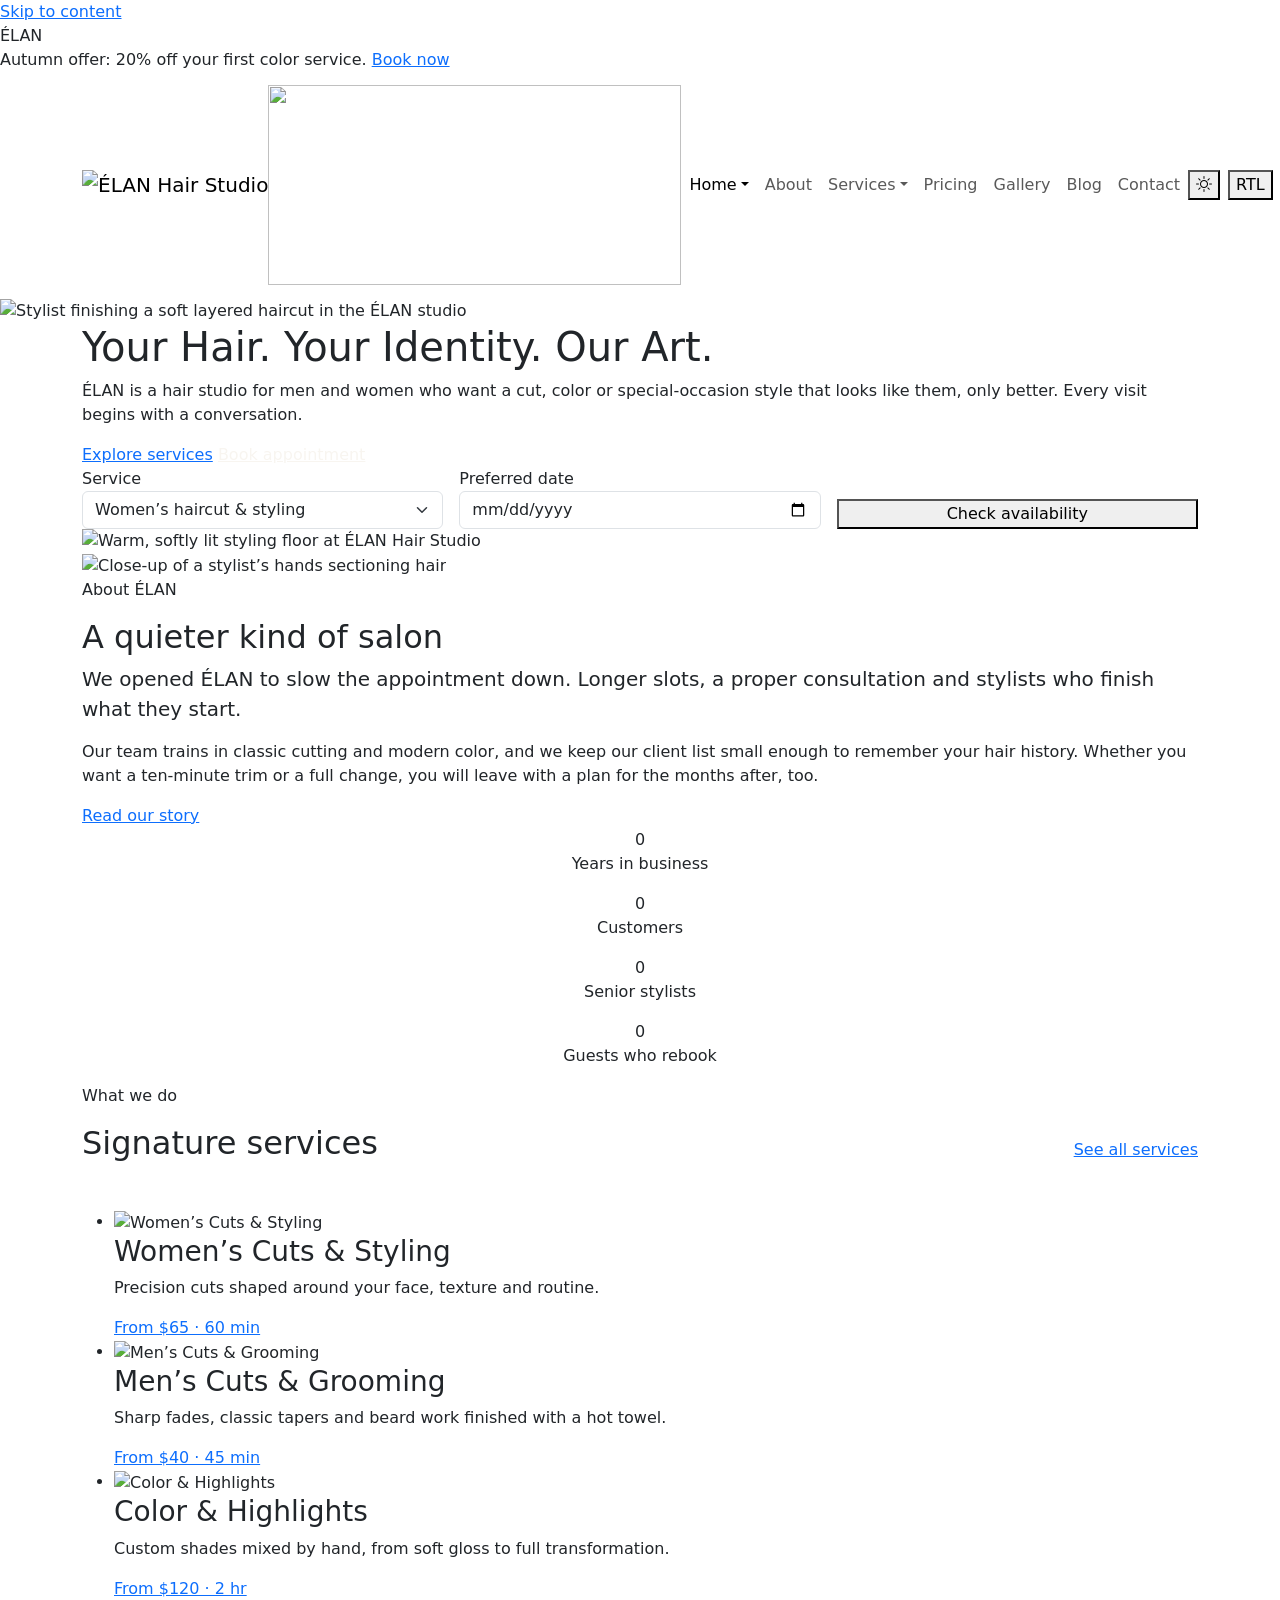
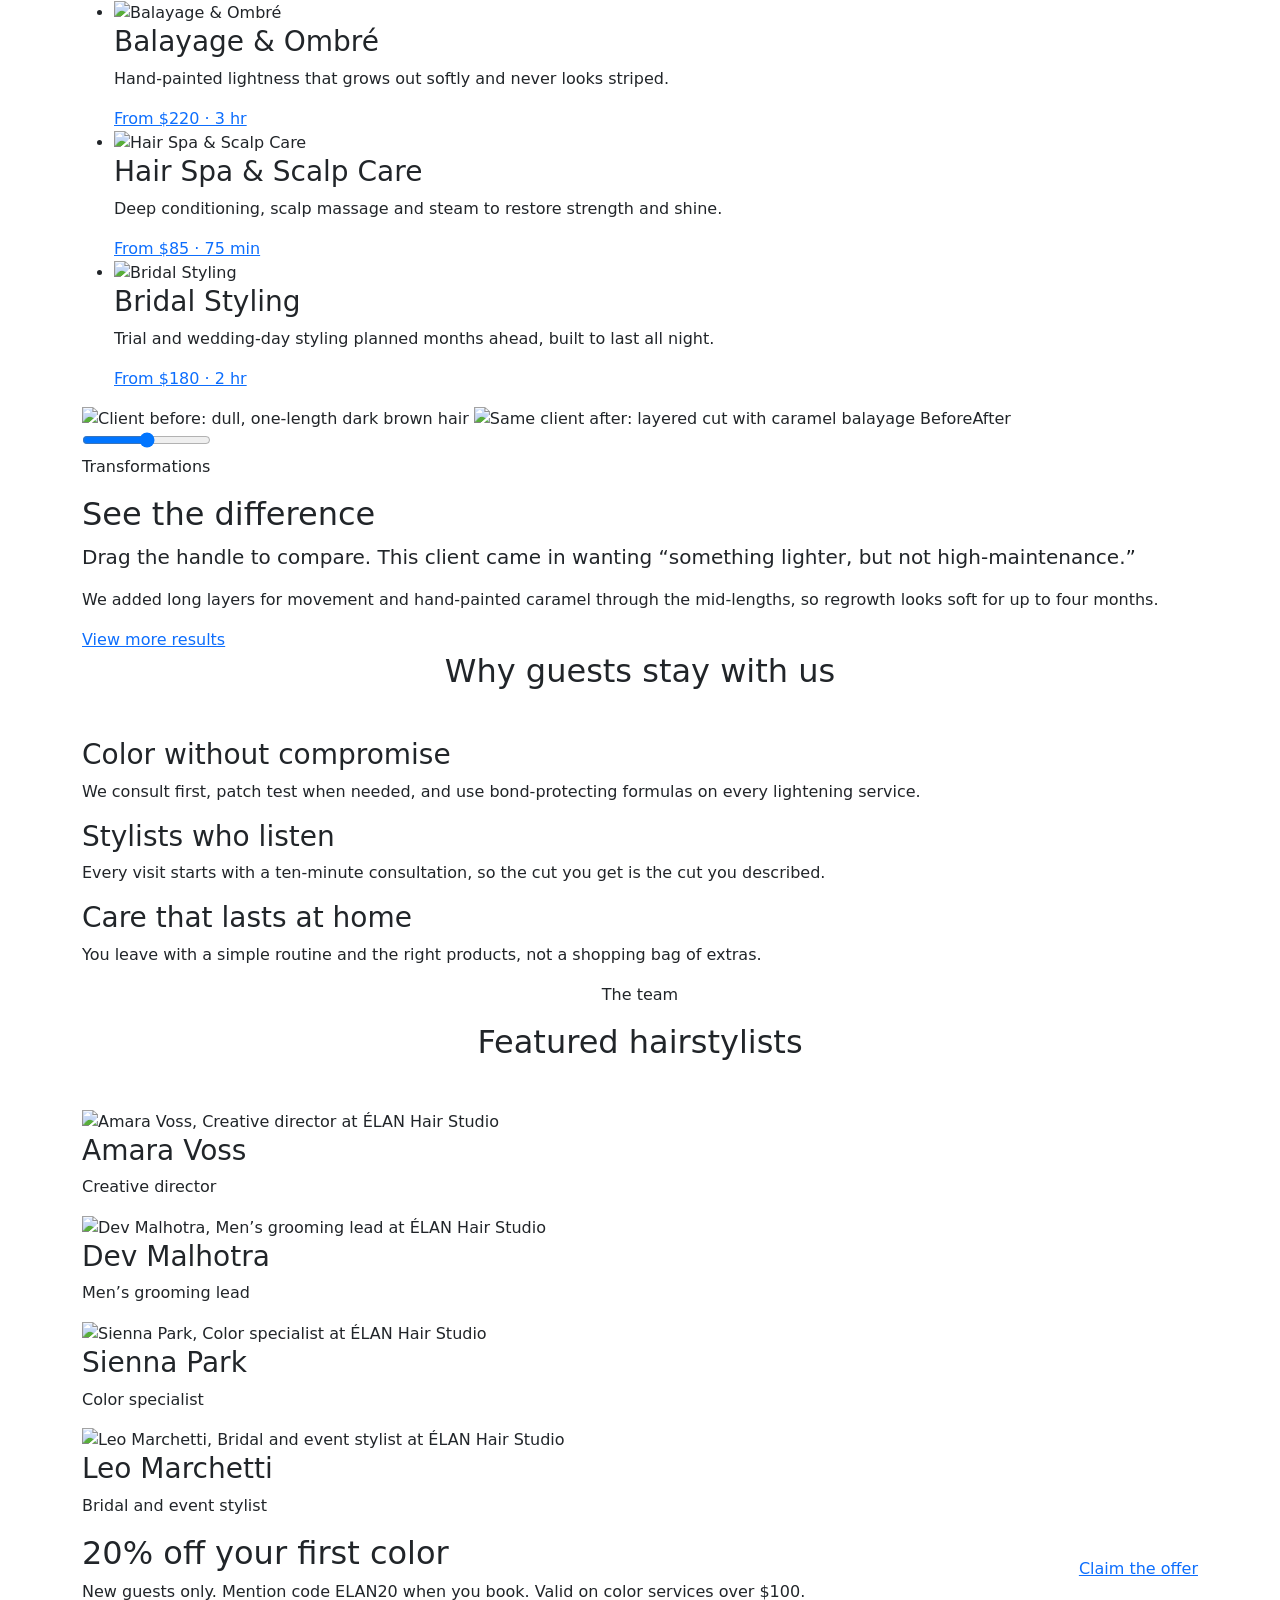
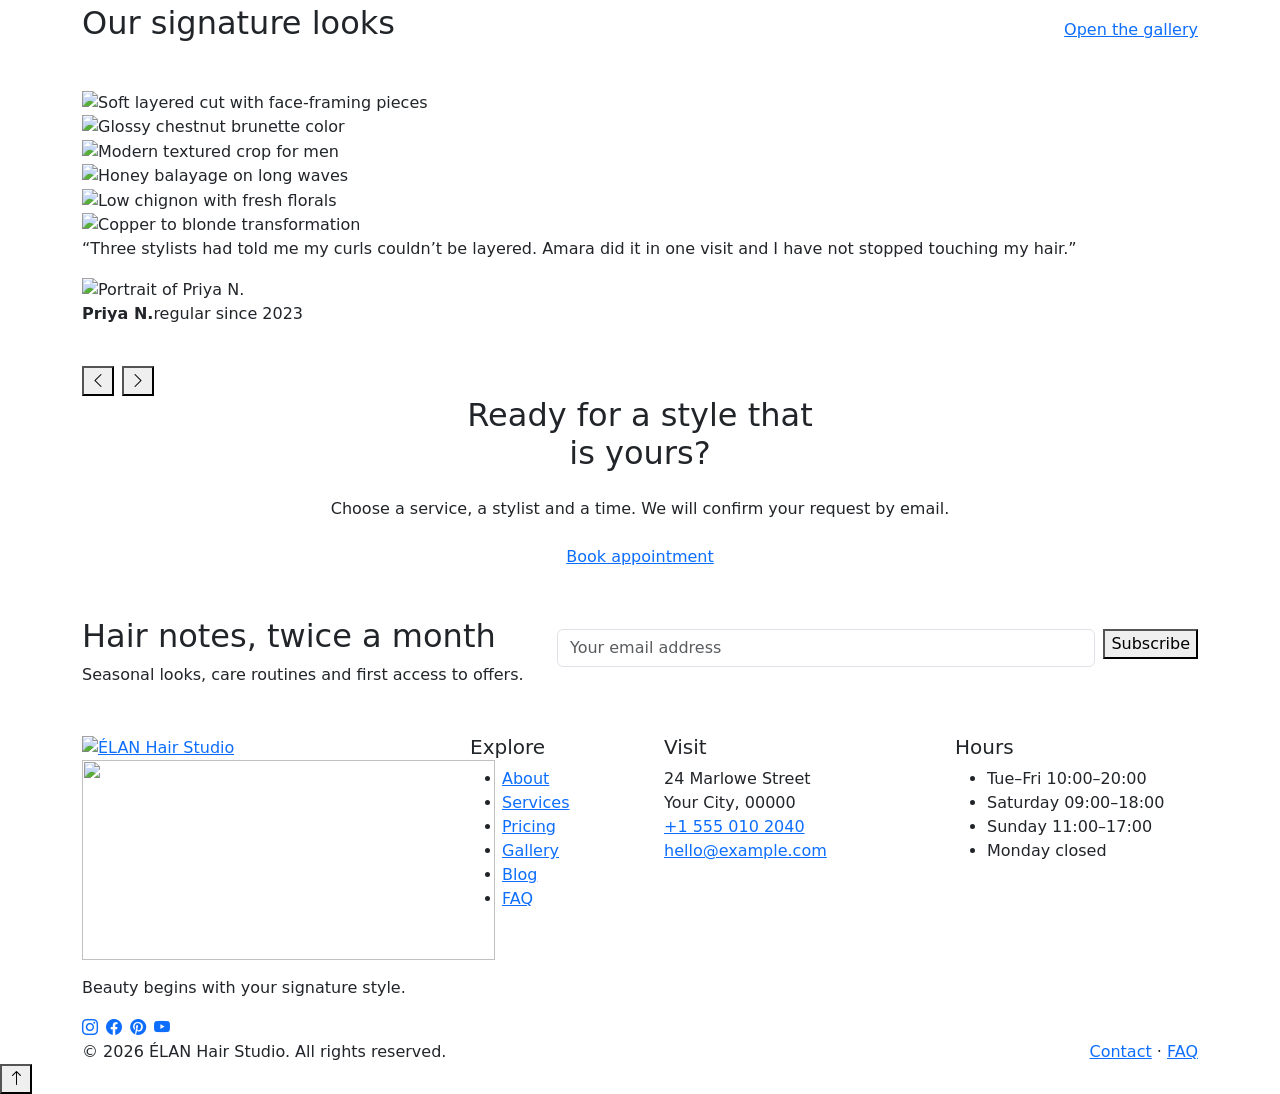
==== index.html @ 657b012c "Add files via upload" ====
<!DOCTYPE html>
<html lang="en" dir="ltr" data-theme="dark">
<head>
<meta charset="utf-8">
<meta name="viewport" content="width=device-width, initial-scale=1, viewport-fit=cover">
<title>ÉLAN Hair Studio | Premium Hair Salon for Women &amp; Men</title>
<meta name="description" content="ÉLAN Hair Studio offers precision haircuts, custom color, balayage, hair spa and bridal styling for men and women. Book your appointment online today.">
<link rel="canonical" href="https://www.example.com/">
<meta property="og:type" content="website">
<meta property="og:title" content="ÉLAN Hair Studio | Premium Hair Salon">
<meta property="og:description" content="Precision cuts, custom color, balayage, hair spa and bridal styling.">
<meta property="og:image" content="https://www.example.com/assets/images/hero/hero-1.webp">
<link rel="icon" href="assets/images/favicon/favicon.ico" sizes="any">
<link rel="icon" type="image/png" sizes="32x32" href="assets/images/favicon/favicon-32x32.png">
<link rel="icon" type="image/png" sizes="192x192" href="assets/images/favicon/favicon-192x192.png">
<link rel="apple-touch-icon" href="assets/images/favicon/apple-touch-icon.png">
<meta name="theme-color" content="#11100F">
<script>/* Apply saved theme/direction before paint to avoid a flash */
try{var t=localStorage.getItem('elan-salon-theme')||(matchMedia('(prefers-color-scheme: light)').matches?'light':'dark');document.documentElement.setAttribute('data-theme',t);document.documentElement.setAttribute('dir',localStorage.getItem('elan-salon-dir')||'ltr')}catch(e){}</script>
<link rel="preconnect" href="https://fonts.googleapis.com"><link rel="preconnect" href="https://fonts.gstatic.com" crossorigin>
<link href="https://fonts.googleapis.com/css2?family=Cormorant+Garamond:wght@400;500;600&family=Manrope:wght@400;500;600;700&display=swap" rel="stylesheet">
<!-- For production, replace the CDN links with the local copies listed in the folder structure -->
<link rel="stylesheet" href="https://cdn.jsdelivr.net/npm/bootstrap@5.3.3/dist/css/bootstrap.min.css">
<link rel="stylesheet" href="https://cdn.jsdelivr.net/npm/bootstrap-icons@1.11.3/font/bootstrap-icons.min.css">
<link rel="stylesheet" href="assets/css/style.css">
<link rel="stylesheet" href="assets/css/dark-mode.css">
<link rel="stylesheet" href="assets/css/rtl.css">
<script type="application/ld+json">
{"@context":"https://schema.org","@type":"HairSalon","name":"ÉLAN Hair Studio","url":"https://www.example.com/","image":"https://www.example.com/assets/images/hero/hero-1.webp","telephone":"+1-555-010-2040","priceRange":"$$","address":{"@type":"PostalAddress","streetAddress":"24 Marlowe Street","addressLocality":"Your City","postalCode":"00000","addressCountry":"US"},"openingHours":["Tu-Fr 10:00-20:00","Sa 09:00-18:00","Su 11:00-17:00"]}
</script>
</head>
<body>
<a class="skip-link" href="#main">Skip to content</a>
<div class="preloader" aria-hidden="true"><span>ÉLAN</span></div>

<div class="announce">Autumn offer: 20% off your first color service. <a href="booking.html">Book now</a></div>

<header class="site-header">
  <nav class="navbar navbar-expand-lg" aria-label="Main">
    <div class="container">
      <a class="navbar-brand brand brand-img" href="index.html" aria-label="ÉLAN Hair Studio home"><img class="brand-logo logo-dark" src="assets/images/logo-dark.webp" alt="ÉLAN Hair Studio" width="404" height="200"><img class="brand-logo logo-light" src="assets/images/logo-light.webp" alt="" width="413" height="200"></a>
      <button class="navbar-toggler" type="button" data-bs-toggle="collapse" data-bs-target="#mainNav" aria-controls="mainNav" aria-expanded="false" aria-label="Toggle navigation"><i class="bi bi-list fs-4"></i></button>
      <div class="collapse navbar-collapse" id="mainNav">
        <ul class="navbar-nav mx-auto">
          <li class="nav-item dropdown"><a class="nav-link dropdown-toggle active" href="#" role="button" data-bs-toggle="dropdown" aria-expanded="false" aria-current="page">Home</a>
            <ul class="dropdown-menu"><li><a class="dropdown-item active" href="index.html">Home 1</a></li><li><a class="dropdown-item" href="home-2.html">Home 2</a></li></ul></li>
          <li class="nav-item"><a class="nav-link" href="about.html">About</a></li>
          <li class="nav-item dropdown"><a class="nav-link dropdown-toggle" href="services.html" role="button" data-bs-toggle="dropdown" aria-expanded="false">Services</a>
            <ul class="dropdown-menu"><li><a class="dropdown-item" href="services.html">All services</a></li><li><a class="dropdown-item" href="service-details.html">Service details</a></li></ul></li>
          <li class="nav-item"><a class="nav-link" href="pricing.html">Pricing</a></li>
          <li class="nav-item"><a class="nav-link" href="gallery.html">Gallery</a></li>
          <li class="nav-item"><a class="nav-link" href="blog.html">Blog</a></li>
          <li class="nav-item"><a class="nav-link" href="contact.html">Contact</a></li>
        </ul>
        <div class="d-flex align-items-center gap-2 mt-3 mt-lg-0">
          <button class="icon-btn" type="button" data-theme-toggle aria-pressed="false" aria-label="Switch theme"><i class="bi bi-sun"></i></button>
          <button class="icon-btn" type="button" data-rtl-toggle aria-pressed="false" aria-label="Toggle right-to-left layout"><span class="rtl-label" aria-hidden="true">RTL</span></button>
          <a class="btn-elan" href="booking.html">Book appointment</a>
        </div>
      </div>
    </div>
  </nav>
</header>

<main id="main">
<!-- Hero -->
<section class="hero" aria-labelledby="hero-title">
  <div class="hero-bg"><img data-parallax src="assets/images/banner1.jpg" alt="Stylist finishing a soft layered haircut in the ÉLAN studio" width="1920" height="1080" fetchpriority="high"></div>
  <div class="container">
    <h1 id="hero-title">Your Hair. Your Identity. Our Art.</h1>
    <p>ÉLAN is a hair studio for men and women who want a cut, color or special-occasion style that looks like them, only better. Every visit begins with a conversation.</p>
    <div class="hero-actions">
      <a class="btn-elan" href="services.html">Explore services</a>
      <a class="btn-elan btn-ghost" style="color:#F8F5F0" href="booking.html">Book appointment</a>
    </div>
  </div>
</section>

<!-- Floating booking -->
<div class="container">
  <form class="quick-book row g-3 align-items-end" action="booking.html" method="get" aria-label="Quick appointment request">
    <div class="col-md-4"><label for="qb-service">Service</label>
      <select class="form-select" id="qb-service" name="service"><option>Women’s haircut &amp; styling</option><option>Men’s haircut &amp; grooming</option><option>Hair coloring &amp; highlights</option><option>Balayage &amp; ombré</option><option>Hair spa &amp; scalp treatment</option><option>Bridal hair styling</option></select></div>
    <div class="col-md-4"><label for="qb-date">Preferred date</label><input class="form-control" type="date" id="qb-date" name="date"></div>
    <div class="col-md-4"><button class="btn-elan w-100" type="submit">Check availability</button></div>
  </form>
</div>

<!-- Salon introduction -->
<section class="section" aria-labelledby="intro-title">
  <div class="container split">
    <div class="stack-img reveal">
      <div class="media "><img src="assets/images/about1.jpg" alt="Warm, softly lit styling floor at ÉLAN Hair Studio" width="720" height="900" loading="lazy"></div>
      <div class="media inset"><img src="assets/images/about 2.jpg" alt="Close-up of a stylist’s hands sectioning hair" width="400" height="400" loading="lazy"></div>
    </div>
    <div class="reveal">
      <p class="label">About ÉLAN</p>
      <h2 id="intro-title">A quieter kind of salon</h2>
      <p class="lead">We opened ÉLAN to slow the appointment down. Longer slots, a proper consultation and stylists who finish what they start.</p>
      <p>Our team trains in classic cutting and modern color, and we keep our client list small enough to remember your hair history. Whether you want a ten-minute trim or a full change, you will leave with a plan for the months after, too.</p>
      <a class="btn-elan btn-ghost mt-3" href="about.html">Read our story</a>
    </div>
  </div>
</section>
<!-- Stats -->
<section class="section" aria-label="ÉLAN in numbers">
  <div class="container stats text-center">
    <div><div class="stat-n" data-count="12" data-suffix="+">0</div><p class="mx-auto">Years in business</p></div>
    <div><div class="stat-n" data-count="18000" data-suffix="+">0</div><p class="mx-auto">Customers</p></div>
    <div><div class="stat-n" data-count="14">0</div><p class="mx-auto">Senior stylists</p></div>
    <div><div class="stat-n" data-count="96" data-suffix="%">0</div><p class="mx-auto">Guests who rebook</p></div>
  </div>
</section>
<!-- Signature services -->
<section class="section section-alt" aria-labelledby="svc-title">
  <div class="container">
    <div class="d-flex flex-wrap justify-content-between align-items-end gap-3 mb-5">
      <div><p class="label">What we do</p><h2 id="svc-title" class="mb-0">Signature services</h2></div>
      <a class="btn-elan btn-ghost" href="services.html">See all services</a>
    </div>
    <ul class="svc-list"><li class="svc-item reveal"><div class="svc-thumb media"><img src="assets/images/Women Cuts & Styling.jpg" alt="Women’s Cuts & Styling" width="120" height="160" loading="lazy"></div>
      <h3>Women’s Cuts & Styling</h3><p>Precision cuts shaped around your face, texture and routine.</p><a class="price" href="service-details.html">From $65 · 60 min</a></li>
      <li class="svc-item reveal"><div class="svc-thumb media"><img src="assets/images/Men Cuts & Grooming.jpg" alt="Men’s Cuts & Grooming" width="120" height="160" loading="lazy">
      </div><h3>Men’s Cuts & Grooming</h3><p>Sharp fades, classic tapers and beard work finished with a hot towel.</p><a class="price" href="service-details.html">From $40 · 45 min</a></li>
      <li class="svc-item reveal"><div class="svc-thumb media"><img src="assets/images/Color & Highlights.jpg" alt="Color & Highlights" width="120" height="160" loading="lazy"></div>
        <h3>Color & Highlights</h3><p>Custom shades mixed by hand, from soft gloss to full transformation.</p><a class="price" href="service-details.html">From $120 · 2 hr</a></li>
        <li class="svc-item reveal"><div class="svc-thumb media"><img src="assets/images/Balayage & Ombré.jpg" alt="Balayage & Ombré" width="120" height="160" loading="lazy"></div>
          <h3>Balayage & Ombré</h3><p>Hand-painted lightness that grows out softly and never looks striped.</p><a class="price" href="service-details.html">From $220 · 3 hr</a></li><li class="svc-item reveal">
            <div class="svc-thumb media"><img src="assets/images/Hair Spa & Scalp Care.jpg" alt="Hair Spa & Scalp Care" width="120" height="160" loading="lazy"></div>
            <h3>Hair Spa & Scalp Care</h3><p>Deep conditioning, scalp massage and steam to restore strength and shine.</p><a class="price" href="service-details.html">From $85 · 75 min</a></li><li class="svc-item reveal">
              <div class="svc-thumb media"><img src="assets/images/Bridal Styling.jpg" alt="Bridal Styling" width="120" height="160" loading="lazy"></div>
              <h3>Bridal Styling</h3><p>Trial and wedding-day styling planned months ahead, built to last all night.</p><a class="price" href="service-details.html">From $180 · 2 hr</a></li></ul>
  </div>
</section>

<!-- Before & after -->
<section class="section" aria-labelledby="ba-title">
  <div class="container split reverse">
    <div class="reveal">
      <div class="ba" role="group" aria-label="Before and after comparison">
        <img src="assets/images/befor.jpg" alt="Client before: dull, one-length dark brown hair" width="800" height="1000" loading="lazy">
        <img class="after" src="assets/images/after.jpg" alt="Same client after: layered cut with caramel balayage" width="800" height="1000" loading="lazy">
        <span class="ba-tag l">Before</span><span class="ba-tag r">After</span>
        <div class="ba-handle"></div>
        <input class="ba-range" type="range" min="0" max="100" value="50" aria-label="Reveal before and after image">
      </div>
    </div>
    <div class="reveal">
      <p class="label">Transformations</p>
      <h2 id="ba-title">See the difference</h2>
      <p class="lead">Drag the handle to compare. This client came in wanting “something lighter, but not high-maintenance.”</p>
      <p>We added long layers for movement and hand-painted caramel through the mid-lengths, so regrowth looks soft for up to four months.</p>
      <a class="btn-elan mt-3" href="gallery.html">View more results</a>
    </div>
  </div>
</section>

<!-- Why choose us -->
<section class="section section-alt" aria-labelledby="why-title">
  <div class="container">
    <h2 id="why-title" class="mb-5 text-center">Why guests stay with us</h2>
    <div class="why"><div class="reveal"><h3>Color without compromise</h3><p>We consult first, patch test when needed, and use bond-protecting formulas on every lightening service.</p></div><div class="reveal"><h3>Stylists who listen</h3><p>Every visit starts with a ten-minute consultation, so the cut you get is the cut you described.</p></div><div class="reveal"><h3>Care that lasts at home</h3><p>You leave with a simple routine and the right products, not a shopping bag of extras.</p></div></div>
  </div>
</section>

<!-- Stylists -->
<section class="section" aria-labelledby="team-title">
  <div class="container">
    <p class="label text-center">The team</p>
    <h2 id="team-title" class="mb-5 text-center">Featured hairstylists</h2>
    <div class="team"><article class="reveal"><div class="media "><img src="assets/images/1.jpg" alt="Amara Voss, Creative director at ÉLAN Hair Studio" width="480" height="640" loading="lazy"></div>
      <h3>Amara Voss</h3><p>Creative director</p></article><article class="reveal">
        <div class="media "><img src="assets/images/2.jpg" alt="Dev Malhotra, Men’s grooming lead at ÉLAN Hair Studio" width="480" height="640" loading="lazy"></div>
        <h3>Dev Malhotra</h3><p>Men’s grooming lead</p></article><article class="reveal"><div class="media "><img src="assets/images/3.jpg" alt="Sienna Park, Color specialist at ÉLAN Hair Studio" width="480" height="640" loading="lazy"></div>
          <h3>Sienna Park</h3><p>Color specialist</p></article><article class="reveal"><div class="media "><img src="assets/images/4.jpg" alt="Leo Marchetti, Bridal and event stylist at ÉLAN Hair Studio" width="480" height="640" loading="lazy"></div><h3>Leo Marchetti</h3><p>Bridal and event stylist</p></article></div>
  </div>
</section>

<!-- Promo banner -->
<section class="promo" aria-labelledby="promo-title">
  <div class="container d-flex flex-wrap justify-content-between align-items-center gap-4">
    <div><h2 id="promo-title" class="mb-2">20% off your first color</h2><p class="mb-0">New guests only. Mention code ELAN20 when you book. Valid on color services over $100.</p></div>
    <a class="btn-elan" href="booking.html">Claim the offer</a>
  </div>
</section>

<!-- Signature looks -->
<section class="section" aria-labelledby="looks-title">
  <div class="container">
    <div class="d-flex flex-wrap justify-content-between align-items-end gap-3 mb-5">
      <h2 id="looks-title" class="mb-0">Our signature looks</h2>
      <a class="btn-elan btn-ghost" href="gallery.html">Open the gallery</a>
    </div>
    <div class="looks"><div class="media "><img src="assets/images/look1.jpg" alt="Soft layered cut with face-framing pieces" width="600" height="750" loading="lazy"></div><div class="media ">
      <img src="assets/images/look2.jpg" alt="Glossy chestnut brunette color" width="600" height="750" loading="lazy"></div><div class="media ">
        <img src="assets/images/look3.jpg" alt="Modern textured crop for men" width="600" height="750" loading="lazy"></div><div class="media ">
          <img src="assets/images/look4.jpg" alt="Honey balayage on long waves" width="600" height="750" loading="lazy"></div><div class="media ">
            <img src="assets/images/look5.jpg" alt="Low chignon with fresh florals" width="600" height="750" loading="lazy"></div><div class="media "><img src="assets/images/look6.jpg" alt="Copper to blonde transformation" width="600" height="750" loading="lazy"></div></div>
  </div>
</section>

<!-- Testimonials -->
<section class="section section-alt" aria-labelledby="test-title">
  <div class="container">
    <h2 id="test-title" class="visually-hidden">Guest reviews</h2>
    <div id="reviews" class="carousel slide" data-bs-ride="false" aria-label="Guest reviews">
      <div class="carousel-inner">
        <div class="carousel-item active"><blockquote class="t">“Three stylists had told me my curls couldn’t be layered. Amara did it in one visit and I have not stopped touching my hair.”</blockquote><div class="t-person"><img class="t-avatar" src="assets/images/avatars/priya.jpg" alt="Portrait of Priya N." width="80" height="80" loading="lazy"><p class="t-by"><strong>Priya N.</strong><span>regular since 2023</span></p></div></div>
        <div class="carousel-item"><blockquote class="t">“My fade has never grown out this cleanly. Dev remembers exactly how I like the beard blended.”</blockquote><div class="t-person"><img class="t-avatar" src="assets/images/avatars/marcus.jpg" alt="Portrait of Marcus T." width="80" height="80" loading="lazy"><p class="t-by"><strong>Marcus T.</strong><span>monthly grooming</span></p></div></div>
        <div class="carousel-item"><blockquote class="t">“The bridal trial took the stress out of the day. My style survived the humidity, the dancing and a rainy photo shoot.”</blockquote><div class="t-person"><img class="t-avatar" src="assets/images/avatars/hannah.jpg" alt="Portrait of Hannah L." width="80" height="80" loading="lazy"><p class="t-by"><strong>Hannah L.</strong><span>bride</span></p></div></div>
      </div>
      <div class="d-flex gap-2 mt-4">
        <button class="icon-btn" type="button" data-bs-target="#reviews" data-bs-slide="prev" aria-label="Previous review"><i class="bi bi-chevron-left"></i></button>
        <button class="icon-btn" type="button" data-bs-target="#reviews" data-bs-slide="next" aria-label="Next review"><i class="bi bi-chevron-right"></i></button>
      </div>
    </div>
  </div>
</section>





<!-- Booking CTA -->
<section class="section text-center" aria-labelledby="cta-title">
  <div class="container">
    <h2 id="cta-title" class="mx-auto" style="max-width:18ch">Ready for a style that is yours?</h2>
    <p class="mx-auto my-4">Choose a service, a stylist and a time. We will confirm your request by email.</p>
    <a class="btn-elan" href="booking.html">Book appointment</a>
  </div>
</section>

<!-- Newsletter -->
<section class="section-alt py-5" aria-labelledby="nl-title">
  <div class="container">
    <div class="row g-4 align-items-center">
      <div class="col-lg-5"><h2 id="nl-title" class="fs-2">Hair notes, twice a month</h2><p class="mb-0">Seasonal looks, care routines and first access to offers.</p></div>
      <div class="col-lg-7">
        <!-- INTEGRATION POINT: set data-endpoint to your Mailchimp / ConvertKit form URL -->
        <form data-validate class="row g-2" aria-label="Newsletter">
          <div class="col-sm"><label class="visually-hidden" for="nl-email">Email address</label><input class="form-control" type="email" id="nl-email" name="email" placeholder="Your email address" required autocomplete="email"></div>
          <div class="col-sm-auto"><button class="btn-elan w-100" type="submit">Subscribe</button></div>
          <p class="mb-0" role="status" data-status></p>
        </form>
      </div>
    </div>
  </div>
</section>
</main>

<footer class="footer">
  <div class="container">
    <div class="row g-5">
      <div class="col-12 col-lg-4 footer-brand"><a class="brand brand-img brand-footer" href="index.html" aria-label="ÉLAN Hair Studio home"><img class="brand-logo logo-dark" src="assets/images/logo-dark.webp" alt="ÉLAN Hair Studio" width="404" height="200"><img class="brand-logo logo-light" src="assets/images/logo-light.webp" alt="" width="413" height="200"></a><p class="mt-3">Beauty begins with your signature style.</p>
        <div class="d-flex gap-2"><a class="icon-btn" href="#" aria-label="Instagram"><i class="bi bi-instagram"></i></a><a class="icon-btn" href="#" aria-label="Facebook"><i class="bi bi-facebook"></i></a><a class="icon-btn" href="#" aria-label="Pinterest"><i class="bi bi-pinterest"></i></a><a class="icon-btn" href="#" aria-label="YouTube"><i class="bi bi-youtube"></i></a></div></div>
      <div class="col-6 col-md-4 col-lg-2"><h3 class="fs-5">Explore</h3><ul><li><a href="about.html">About</a></li><li><a href="services.html">Services</a></li><li><a href="pricing.html">Pricing</a></li><li><a href="gallery.html">Gallery</a></li><li><a href="blog.html">Blog</a></li><li><a href="faq.html">FAQ</a></li></ul></div>
      <div class="col-6 col-md-4 col-lg-3"><h3 class="fs-5">Visit</h3><address class="text-body-secondary mb-0" style="color:var(--muted)!important">24 Marlowe Street<br>Your City, 00000<br><a href="tel:+15550102040">+1 555 010 2040</a><br><a href="mailto:hello@example.com">hello@example.com</a></address></div>
      <div class="col-12 col-md-4 col-lg-3"><h3 class="fs-5">Hours</h3><ul style="color:var(--muted)"><li>Tue–Fri 10:00–20:00</li><li>Saturday 09:00–18:00</li><li>Sunday 11:00–17:00</li><li>Monday closed</li></ul></div>
    </div>
    <div class="copyright d-flex flex-wrap justify-content-between gap-2"><span>© <span data-year>2026</span> ÉLAN Hair Studio. All rights reserved.</span><span><a href="contact.html">Contact</a> · <a href="faq.html">FAQ</a></span></div>
  </div>
</footer>

<button class="icon-btn to-top" type="button" aria-label="Back to top"><i class="bi bi-arrow-up"></i></button>
<script src="https://cdn.jsdelivr.net/npm/bootstrap@5.3.3/dist/js/bootstrap.bundle.min.js"></script>
<script src="assets/js/main.js"></script>
</body>
</html>
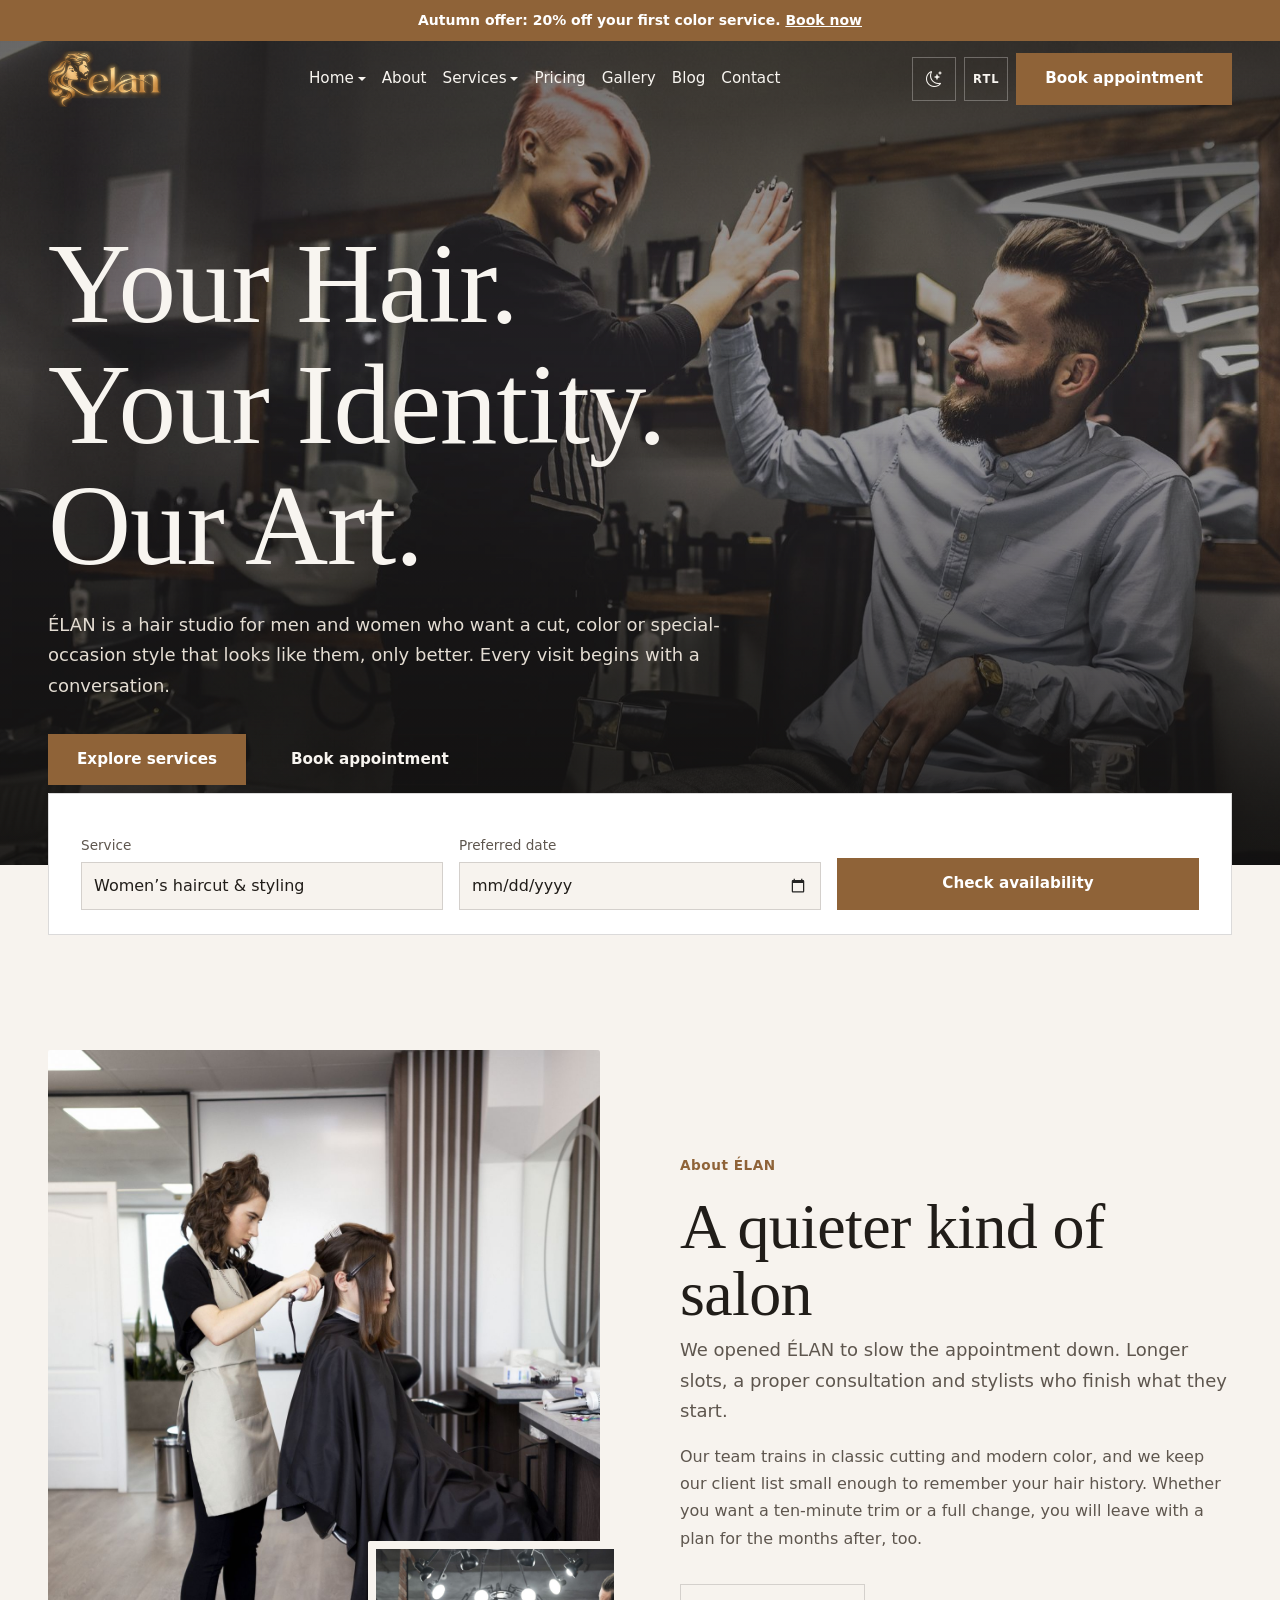
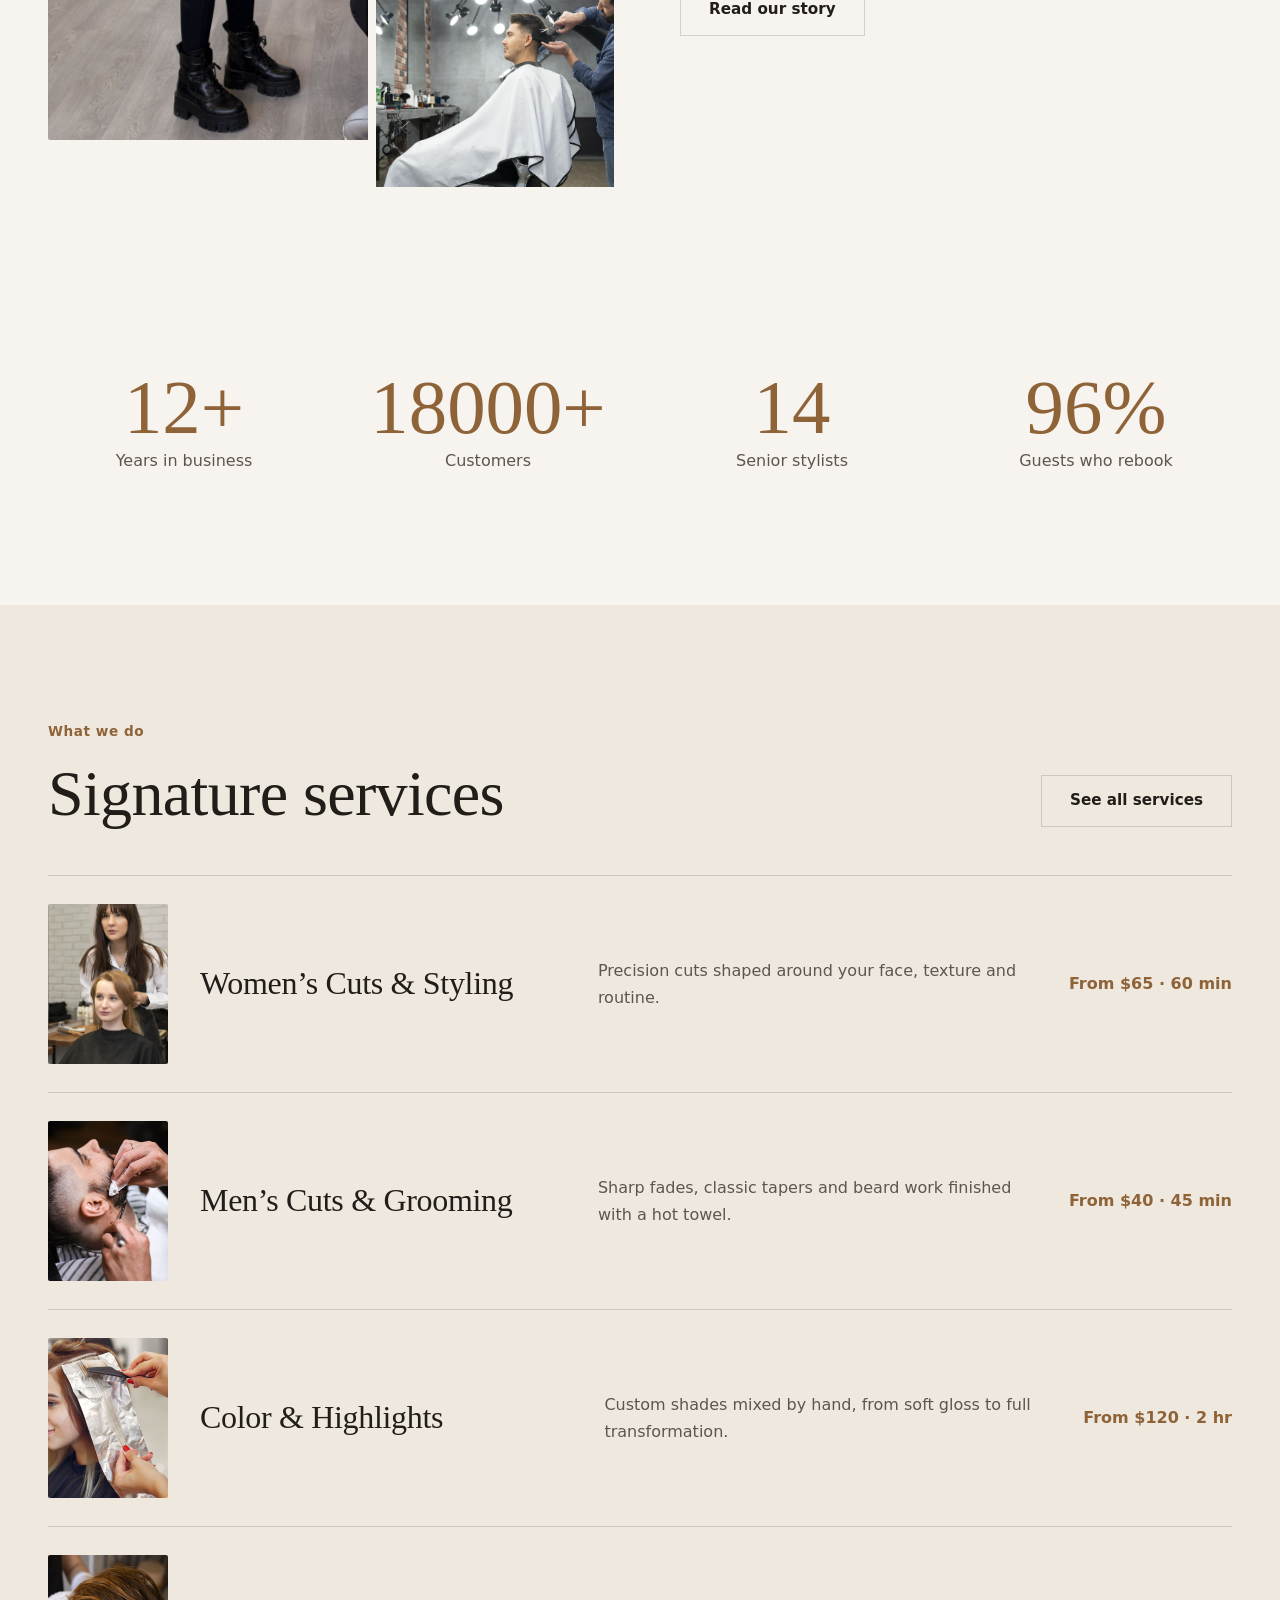
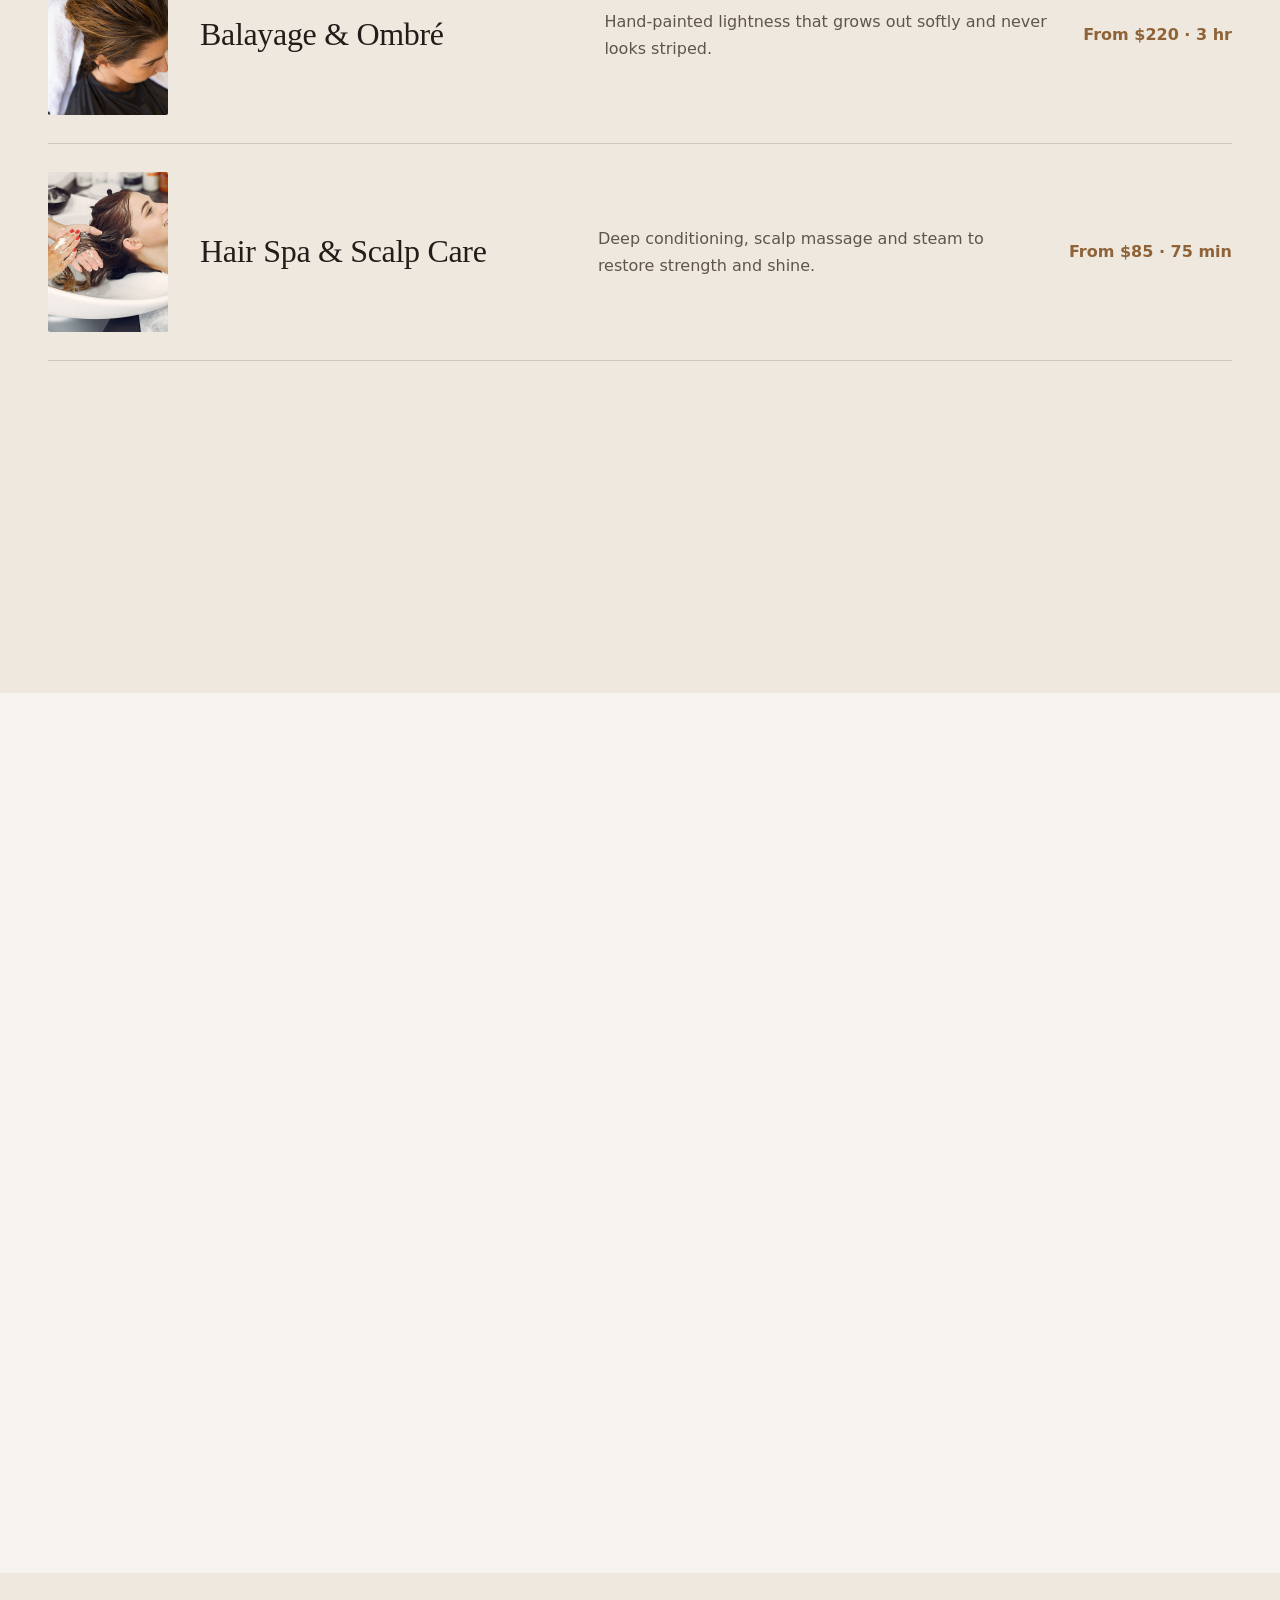
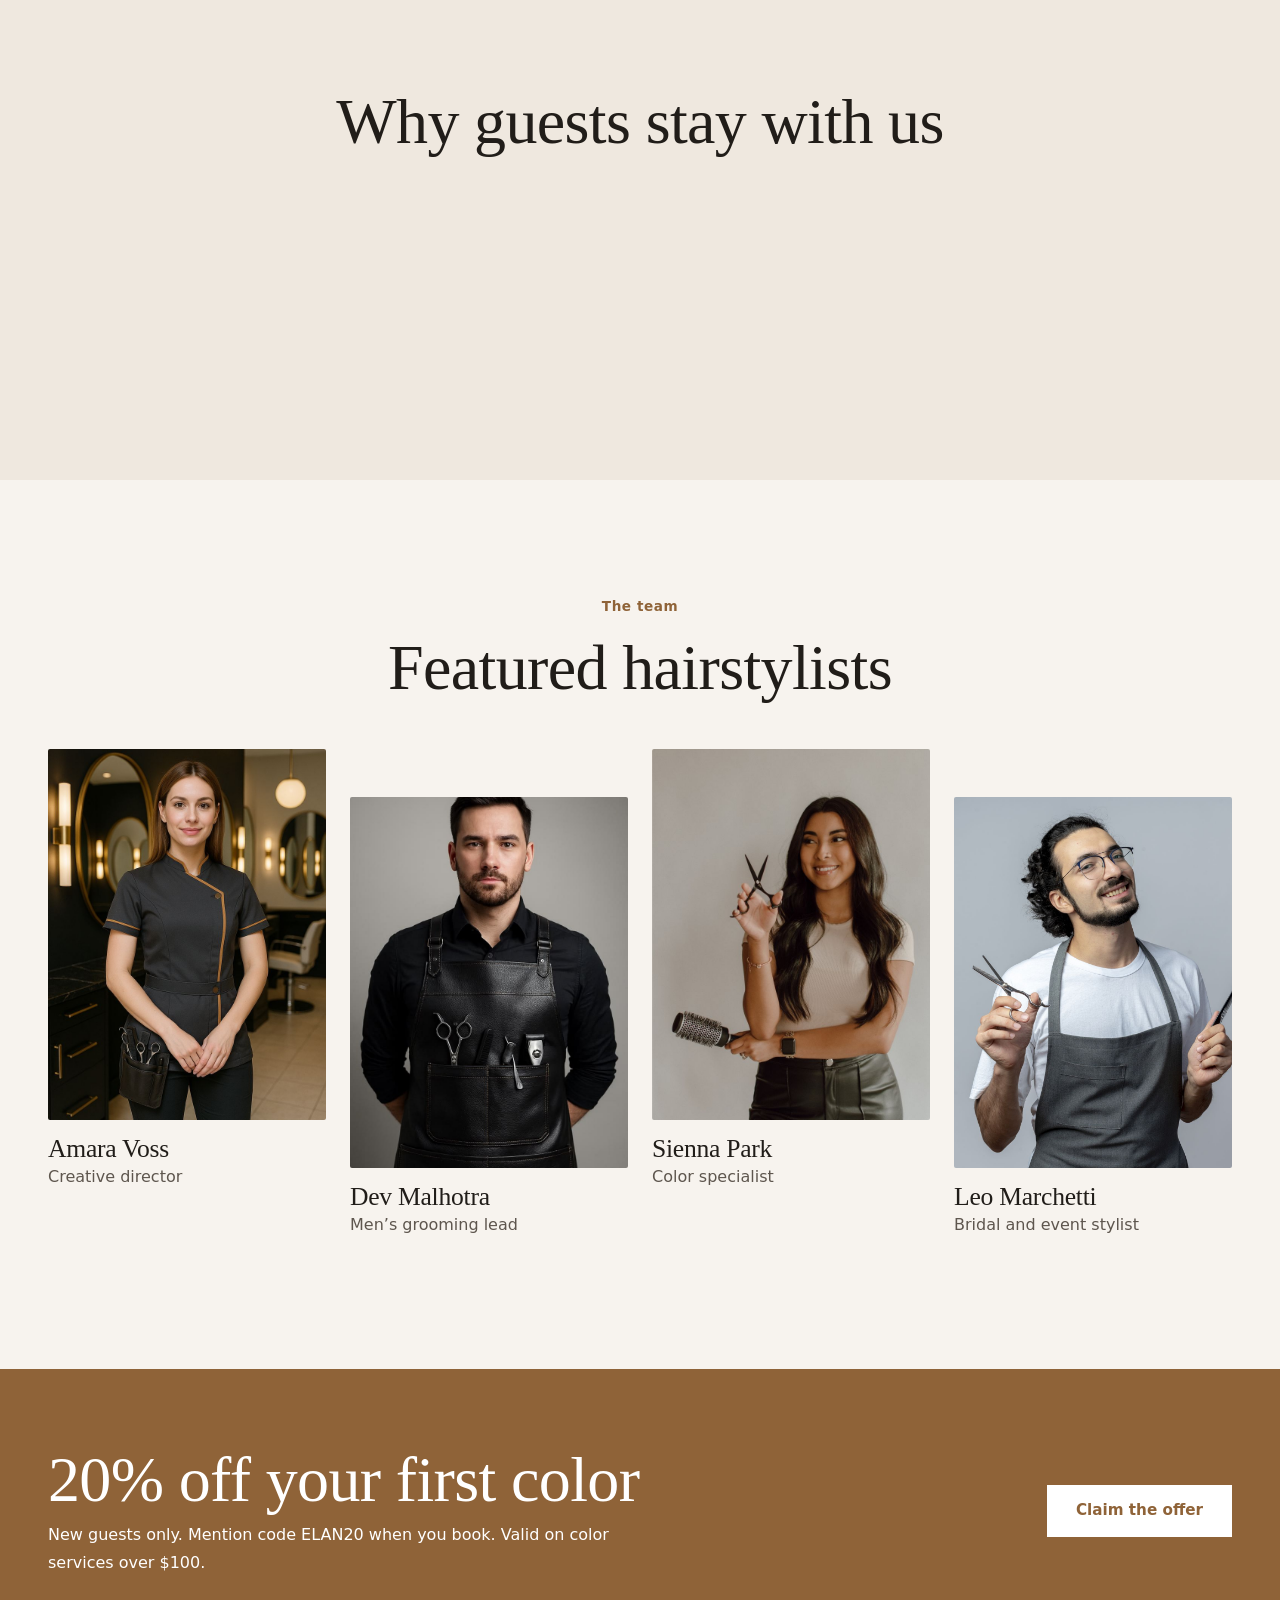
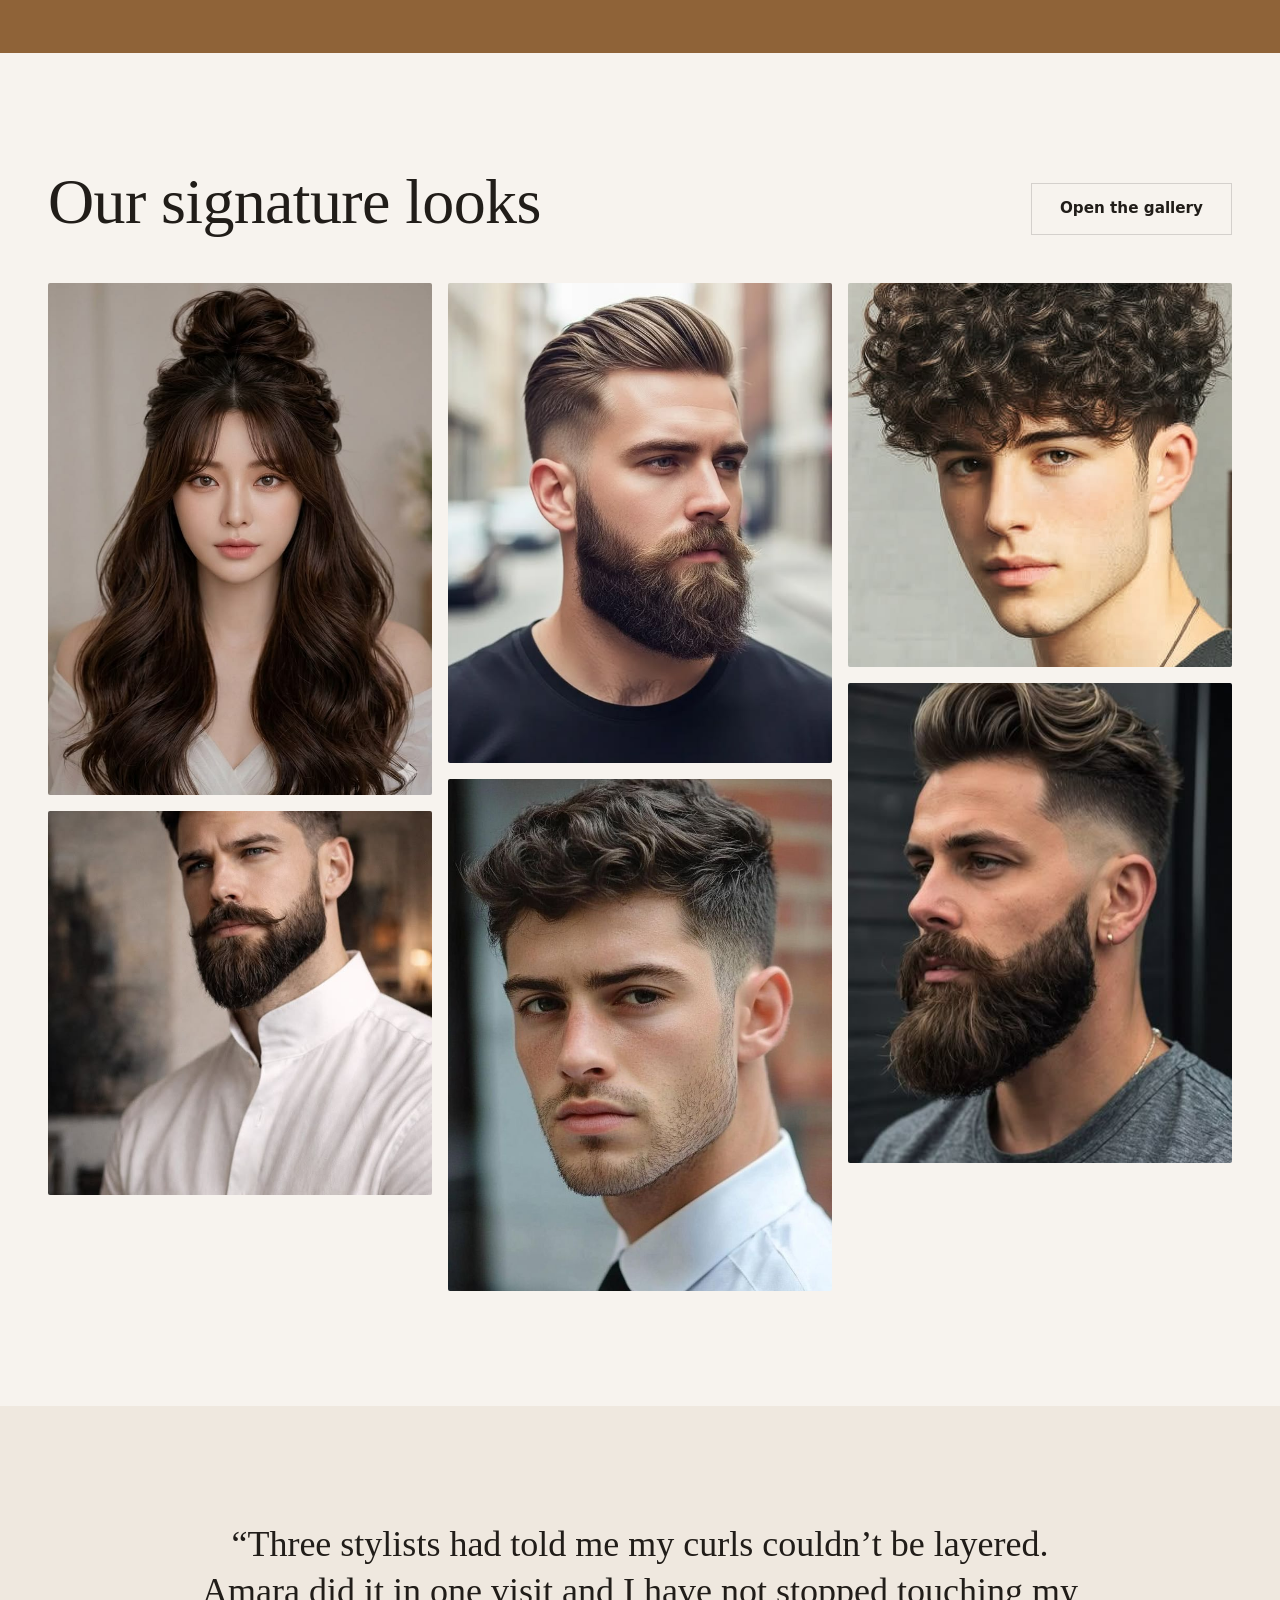
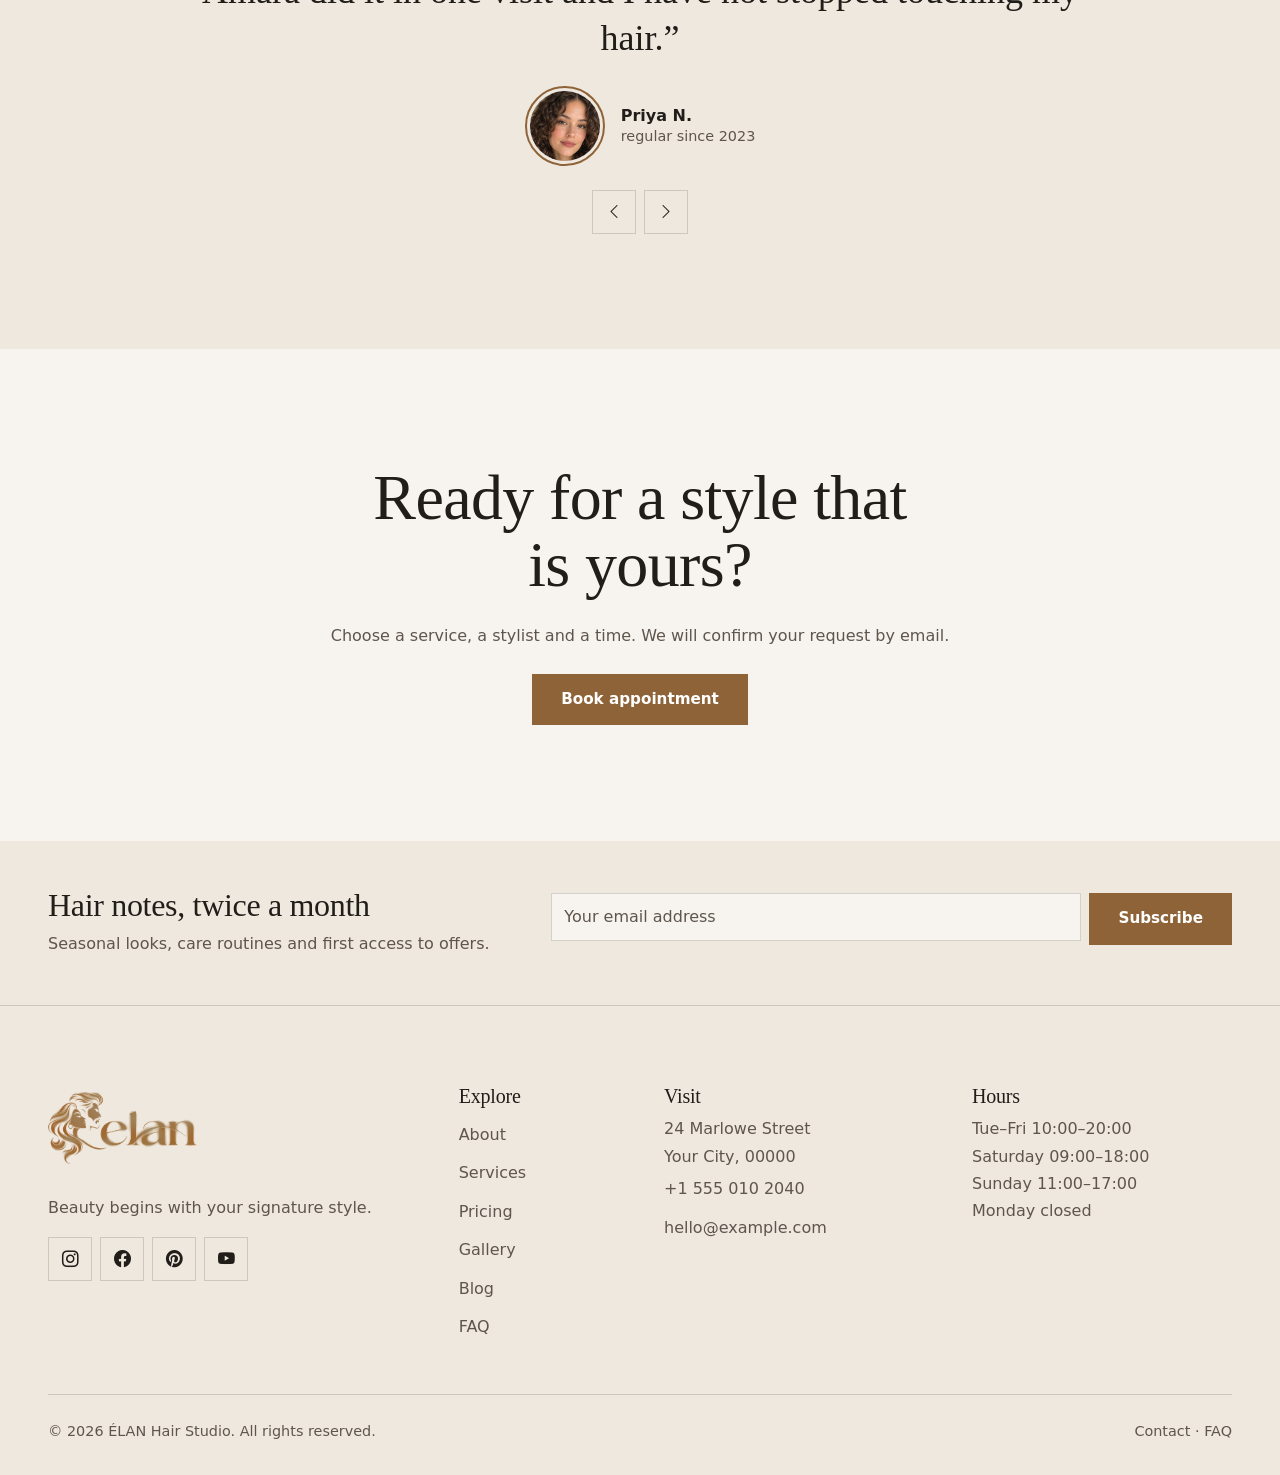
==== commit 824717cc: "Update index.html" ====
--- a/index.html
+++ b/index.html
@@ -159,7 +159,7 @@
 <section class="section section-alt" aria-labelledby="why-title">
   <div class="container">
     <h2 id="why-title" class="mb-5 text-center">Why guests stay with us</h2>
-    <div class="why"><div class="reveal"><h3>Color without compromise</h3><p>We consult first, patch test when needed, and use bond-protecting formulas on every lightening service.</p></div><div class="reveal"><h3>Stylists who listen</h3><p>Every visit starts with a ten-minute consultation, so the cut you get is the cut you described.</p></div><div class="reveal"><h3>Care that lasts at home</h3><p>You leave with a simple routine and the right products, not a shopping bag of extras.</p></div></div>
+    <div class="why"><div class="reveal"><h3>Color  compromise</h3><p>We consult first, patch test when needed, and use bond-protecting formulas on every lightening service.</p></div><div class="reveal"><h3>Stylists who listen</h3><p>Every visit starts with a ten-minute consultation, so the cut you get is the cut you described.</p></div><div class="reveal"><h3>Care that lasts at home</h3><p>You leave with a simple routine and the right products, not a shopping bag of extras.</p></div></div>
   </div>
 </section>
 
--- a/assets/css/style.css
+++ b/assets/css/style.css
@@ -0,0 +1,493 @@
+/* ÉLAN Hair Studio – core styles (mobile-first). Edit colors in :root only. */
+:root{
+  --bg:#11100F; --bg-2:#1B1917; --surface:#24211F;
+  --accent:#C69A70; --accent-2:#E7C9A9;
+  --text:#F8F5F0; --muted:#AAA39B; --line:rgba(248,245,240,.14);
+  --on-accent:#11100F;
+  --font-head:'Cormorant Garamond',Georgia,serif;
+  --font-body:'Manrope',system-ui,sans-serif;
+  --section-y:clamp(4rem,9vw,8rem);
+  --header-h:76px;
+  --ease:cubic-bezier(.2,.7,.2,1);
+}
+[data-theme="light"]{
+  --bg:#F7F3EE; --bg-2:#EFE8DF; --surface:#FFFFFF;
+  --text:#211D19; --muted:#5E564E; --line:rgba(33,29,25,.16);
+  --accent:#8F6338; --accent-2:#6E4A28; --on-accent:#FFFFFF;
+}
+*{box-sizing:border-box}
+html{scroll-behavior:smooth}
+body{margin:0;background:var(--bg);color:var(--text);font-family:var(--font-body);line-height:1.7;overflow-x:hidden;-webkit-font-smoothing:antialiased}
+h1,h2,h3,h4{font-family:var(--font-head);font-weight:500;line-height:1.05;letter-spacing:-.01em;color:var(--text)}
+h1{font-size:clamp(3rem,9vw,8rem)} h2{font-size:clamp(2.2rem,5vw,4rem)} h3{font-size:clamp(1.5rem,2.5vw,2rem)}
+p{color:var(--muted);max-width:62ch}
+.text-center p,p.text-center{margin-inline:auto}
+a{color:inherit;text-decoration:none}
+img{max-width:100%;height:auto;display:block}
+:focus-visible{outline:2px solid var(--accent);outline-offset:3px}
+.skip-link{position:absolute;left:-999px;top:0;background:var(--accent);color:var(--on-accent);padding:.6rem 1rem;z-index:3000}
+.skip-link:focus{left:0}
+/* site-wide content width: wider than Bootstrap default, with even side padding */
+.container{max-width:1440px;padding-inline:clamp(1rem,4vw,3rem)}
+.container>.row.g-5{--bs-gutter-x:clamp(2rem,4vw,3rem)}
+.section{padding-block:var(--section-y)}
+.section-alt{background:var(--bg-2)}
+.label{font-size:.85rem;color:var(--accent);letter-spacing:.04em;font-weight:600}
+.lead{font-size:1.125rem}
+/* media placeholder: shows a tone if an image is missing */
+.media{position:relative;overflow:hidden;background:linear-gradient(135deg,var(--surface),var(--bg-2));border-radius:2px}
+.media img{width:100%;height:100%;object-fit:cover;transition:transform .8s var(--ease)}
+.media:hover img{transform:scale(1.05)}
+/* buttons */
+.btn-elan{display:inline-flex;align-items:center;justify-content:center;gap:.5rem;min-height:48px;padding:.75rem 1.75rem;border:1px solid var(--accent);border-radius:0;font-weight:600;font-size:.95rem;background:var(--accent);color:var(--on-accent);transition:background .3s,color .3s}
+.btn-elan:hover{background:transparent;color:var(--accent)}
+.btn-ghost{background:transparent;color:var(--text);border-color:var(--line)}
+.btn-ghost:hover{border-color:var(--accent);color:var(--accent)}
+/* announcement + header */
+.announce{background:var(--accent);color:var(--on-accent);text-align:center;font-size:.875rem;padding:.55rem 1rem;font-weight:600}
+.announce a{text-decoration:underline}
+.site-header{position:sticky;top:0;z-index:1000;height:var(--header-h);display:flex;align-items:center;background:transparent;transition:background .35s,box-shadow .35s}
+.site-header.is-solid{background:var(--bg);box-shadow:0 1px 0 var(--line)}
+.site-header .navbar{width:100%;padding:0}
+.brand{font-family:var(--font-head);font-size:1.75rem;letter-spacing:.12em;color:var(--text)}
+.brand small{display:block;font-family:var(--font-body);font-size:.6rem;letter-spacing:.3em;color:var(--accent);margin-top:-.3rem}
+/* image logo: glowing version on dark, solid gold version on light */
+.brand-img{display:inline-flex;align-items:center;line-height:0;padding-block:0;margin-inline-end:1rem}
+.brand-logo{display:block;width:auto;height:44px}
+@media(min-width:992px){.site-header .brand-logo{height:56px}}
+.brand-footer .brand-logo{height:72px}
+.brand-soon .brand-logo{height:96px;margin-inline:auto}
+.brand .logo-light{display:none}
+[data-theme="light"] .brand .logo-dark{display:none}
+[data-theme="light"] .brand .logo-light{display:block}
+/* transparent header over a dark photo keeps the glowing logo in light mode */
+[data-theme="light"] .site-header:not(.is-solid) .brand .logo-dark{display:block}
+[data-theme="light"] .site-header:not(.is-solid) .brand .logo-light{display:none}
+.navbar .nav-link{color:var(--text);padding:.75rem 1rem;font-weight:500;font-size:.95rem;min-height:44px;display:flex;align-items:center}
+.navbar .nav-link:hover,.navbar .nav-link.active{color:var(--accent)}
+.navbar .dropdown-menu{background:var(--bg-2);border:1px solid var(--line);border-radius:0;padding:.5rem}
+.navbar .dropdown-item{color:var(--text);min-height:44px;display:flex;align-items:center}
+.navbar .dropdown-item:hover,.navbar .dropdown-item.active{background:var(--surface);color:var(--accent)}
+.navbar-toggler{border:1px solid var(--line);color:var(--text);min-width:44px;min-height:44px}
+.navbar-toggler:focus{box-shadow:0 0 0 2px var(--accent)}
+.icon-btn{width:44px;height:44px;display:inline-grid;place-items:center;background:none;border:1px solid var(--line);color:var(--text);cursor:pointer}
+.icon-btn:hover{border-color:var(--accent);color:var(--accent)}
+.rtl-label{font-family:var(--font-body);font-size:.72rem;font-weight:700;letter-spacing:.08em;line-height:1}
+[data-rtl-toggle][aria-pressed="true"]{border-color:var(--accent);color:var(--accent)}
+/* mobile menu: drops down as a full-width panel under the header */
+@media(max-width:991.98px){
+  .site-header .navbar>.container{position:static}
+  .site-header .navbar-collapse{position:absolute;top:100%;left:0;right:0;margin:0;background:var(--bg);border-top:1px solid var(--line);border-bottom:1px solid var(--line);box-shadow:0 18px 30px rgba(0,0,0,.18);max-height:calc(100svh - var(--header-h));overflow-y:auto;overscroll-behavior:contain}
+  .site-header .navbar-collapse>*{padding-inline:clamp(1rem,4vw,3rem)}
+  .site-header .navbar-nav{padding-top:.5rem}
+  .site-header .navbar-nav .nav-link{padding:.6rem 0;border-bottom:1px solid var(--line)}
+  .site-header .navbar-nav .dropdown-menu{border:0;background:var(--bg-2);margin:0 0 .5rem;padding:.25rem .5rem}
+  .site-header .navbar-collapse>.d-flex{padding-block:1rem 1.25rem;margin-top:0!important}
+}
+/* hamburger turns into a close (×) icon while the menu is open */
+.navbar-toggler[aria-expanded="true"] .bi-list::before{content:"\f659"}
+/* hero */
+.hero{position:relative;min-height:calc(100svh - var(--header-h));display:flex;align-items:flex-end;margin-top:calc(var(--header-h) * -1);padding:calc(var(--header-h) + 3rem) 0 5rem;isolation:isolate}
+.hero-bg{position:absolute;inset:0;z-index:-2;overflow:hidden;background:linear-gradient(160deg,#2a221c,#11100F)}
+.hero-bg img[data-parallax]{transform:scale(1.08);will-change:transform}
+.hero-bg img{width:100%;height:100%;object-fit:cover}
+.hero::after{content:"";position:absolute;inset:0;z-index:-1;background:linear-gradient(180deg,rgba(17,16,15,.55),rgba(17,16,15,.2) 40%,rgba(17,16,15,.9))}
+.hero h1,.hero p{color:#F8F5F0}
+.hero p{color:#E4DDD3;font-size:1.125rem}
+.hero h1{margin:0 0 1.5rem;max-width:12ch}
+.hero-actions{display:flex;flex-wrap:wrap;gap:1rem;margin-top:2rem}
+/* floating booking */
+.quick-book{background:var(--surface);border:1px solid var(--line);padding:1.5rem;position:relative;z-index:5}
+.quick-book.row{margin-inline:0}
+.quick-book label{font-size:.85rem;color:var(--muted);margin-bottom:.25rem;display:block}
+.form-control,.form-select{background:var(--bg);color:var(--text);border:1px solid var(--line);border-radius:0;min-height:48px}
+.form-control:focus,.form-select:focus{background:var(--bg);color:var(--text);border-color:var(--accent);box-shadow:0 0 0 2px rgba(198,154,112,.35)}
+.form-control::placeholder{color:var(--muted)}
+/* native controls (date picker icon, select arrows, scrollbars) follow the theme */
+:root{color-scheme:dark}
+[data-theme="light"]{color-scheme:light}
+input[type="date"]::-webkit-calendar-picker-indicator,input[type="time"]::-webkit-calendar-picker-indicator{cursor:pointer;opacity:.85}
+input[type="date"]::-webkit-calendar-picker-indicator:hover{opacity:1}
+.is-invalid{border-color:#E5776B!important}
+.invalid-msg{color:#F0958B;font-size:.85rem;margin-top:.25rem}
+[data-theme="light"] .invalid-msg{color:#A3281B}
+@media(min-width:992px){.quick-book{margin-top:-4.5rem}}
+/* alternating story rows */
+.split{display:grid;gap:2rem;align-items:center}
+@media(min-width:900px){.split{grid-template-columns:1fr 1fr;gap:5rem}.split.reverse>:first-child{order:2}}
+.stack-img{position:relative}
+.stack-img .media:first-child{aspect-ratio:4/5}
+.stack-img .media.inset{position:absolute;width:46%;aspect-ratio:1;right:-4%;bottom:-8%;border:8px solid var(--bg)}
+.section-alt .stack-img .media.inset{border-color:var(--bg-2)}
+/* signature services – editorial list */
+.svc-list{list-style:none;margin:0;padding:0;border-top:1px solid var(--line)}
+.svc-item{display:grid;grid-template-columns:1fr;gap:.5rem 2rem;align-items:center;padding:1.75rem 0;border-bottom:1px solid var(--line);transition:padding .4s var(--ease)}
+.svc-item h3{margin:0}
+.svc-item p{margin:0}
+.svc-item .price{color:var(--accent);font-weight:600}
+.svc-item:hover{padding-left:1rem}
+.svc-thumb{display:none;width:120px;aspect-ratio:3/4}
+@media(min-width:768px){.svc-item{grid-template-columns:120px 1fr 1.2fr auto}.svc-thumb{display:block}}
+/* before/after slider */
+.ba{position:relative;aspect-ratio:4/5;max-width:520px;margin-inline:auto;overflow:hidden;--pos:50%;touch-action:pan-y;user-select:none;background:var(--surface)}
+.ba img{position:absolute;inset:0;width:100%;height:100%;object-fit:cover}
+.ba .after{clip-path:inset(0 0 0 var(--pos))}
+.ba-range{position:absolute;inset:0;width:100%;height:100%;opacity:0;cursor:ew-resize;margin:0}
+.ba-handle{position:absolute;top:0;bottom:0;left:var(--pos);width:2px;background:var(--accent-2);pointer-events:none}
+.ba-handle::after{content:"\2194";position:absolute;top:50%;left:50%;transform:translate(-50%,-50%);width:44px;height:44px;border-radius:50%;background:var(--accent);color:var(--on-accent);display:grid;place-items:center}
+.ba-tag{position:absolute;bottom:1rem;padding:.2rem .7rem;background:rgba(17,16,15,.75);color:#F8F5F0;font-size:.8rem}
+.ba-tag.l{left:1rem}.ba-tag.r{right:1rem}
+.ba:focus-within{outline:2px solid var(--accent)}
+/* feature list, team, gallery */
+.why{display:grid;gap:2rem}
+@media(min-width:768px){.why{grid-template-columns:repeat(3,1fr)}}
+.why div{border-top:2px solid var(--accent);padding-top:1.25rem}
+.team{display:grid;gap:1.5rem}
+@media(min-width:640px){.team{grid-template-columns:repeat(2,1fr)}}
+@media(min-width:1024px){.team{grid-template-columns:repeat(4,1fr)}.team>:nth-child(even){margin-top:3rem}}
+.team .media{aspect-ratio:3/4;margin-bottom:1rem}
+.team h3{font-size:1.6rem;margin:0}
+.promo{background:var(--accent);color:var(--on-accent);padding:clamp(2.5rem,6vw,5rem) 0}
+.promo h2,.promo p{color:var(--on-accent)}
+.promo .btn-elan{background:var(--on-accent);color:var(--accent);border-color:var(--on-accent)}
+.promo .btn-elan:hover{background:transparent;color:var(--on-accent)}
+.looks{columns:1;column-gap:1rem}
+@media(min-width:640px){.looks{columns:2}}@media(min-width:1024px){.looks{columns:3}}
+.looks .media{margin-bottom:1rem;break-inside:avoid}
+.looks .media:nth-child(3n+1){aspect-ratio:3/4}.looks .media:nth-child(3n+2){aspect-ratio:1}.looks .media:nth-child(3n){aspect-ratio:4/5}
+blockquote.t{margin:0;padding:0;font-family:var(--font-head);font-size:clamp(1.5rem,3vw,2.25rem);line-height:1.3;color:var(--text)}
+.t-by{color:var(--muted);margin-top:1rem}
+/* testimonial person image */
+.t-person{display:flex;align-items:center;gap:1rem;margin-top:1.5rem}
+.t-avatar{width:64px;height:64px;flex:none;border-radius:50%;object-fit:cover;border:2px solid var(--accent);padding:3px;background:var(--bg)}
+.section-alt .t-avatar{background:var(--bg-2)}
+.t-person .t-by{display:flex;flex-direction:column;margin:0;line-height:1.35}
+.t-person .t-by strong{color:var(--text);font-weight:600}
+.t-person .t-by span{font-size:.9rem}
+@media(min-width:768px){.carousel .t-avatar{width:80px;height:80px}}
+/* centered testimonial carousel */
+#reviews{text-align:center}
+#reviews blockquote.t{max-width:900px;margin-inline:auto}
+#reviews .t-person{justify-content:center;text-align:start}
+#reviews .carousel-item>.t-person{margin-inline:auto}
+#reviews>.d-flex{justify-content:center}
+.stats{display:grid;grid-template-columns:repeat(2,1fr);gap:2rem}
+@media(min-width:768px){.stats{grid-template-columns:repeat(4,1fr)}}
+.stat-n{font-family:var(--font-head);font-size:clamp(3rem,6vw,5rem);color:var(--accent);line-height:1}
+.insta{display:grid;grid-template-columns:repeat(2,1fr);gap:.5rem}
+@media(min-width:768px){.insta{grid-template-columns:repeat(6,1fr)}}
+.insta .media{aspect-ratio:1}
+.footer{background:var(--bg-2);padding:5rem 0 2rem;border-top:1px solid var(--line)}
+.footer a{color:var(--muted);display:inline-block;padding:.35rem 0}
+.footer a:hover{color:var(--accent)}
+.footer a.icon-btn{display:inline-grid;place-items:center;padding:0;color:var(--text);transition:border-color .2s,color .2s,background .2s}
+.footer a.icon-btn:hover{border-color:var(--accent);color:var(--accent)}
+.footer a.icon-btn i{font-size:1.05rem;line-height:1}
+.footer ul{list-style:none;padding:0;margin:0}
+.footer .copyright{align-items:center}
+.footer .copyright a{padding-block:0}
+/* tablet: logo, tagline and socials in one row above the link columns */
+@media(min-width:768px) and (max-width:991.98px){
+  .footer-brand{display:flex;flex-wrap:wrap;align-items:center;justify-content:space-between;gap:1rem 2rem;padding:0 0 2rem;margin-inline:calc(var(--bs-gutter-x) * .5);width:calc(100% - var(--bs-gutter-x));border-bottom:1px solid var(--line)}
+  .footer-brand>p{margin:0!important;flex:1;min-width:200px}
+  .footer-brand>.d-flex{order:3}
+}
+.copyright{border-top:1px solid var(--line);margin-top:3rem;padding-top:1.5rem;color:var(--muted);font-size:.9rem}
+.to-top{position:fixed;right:1.25rem;bottom:1.25rem;z-index:900;opacity:0;pointer-events:none;transition:opacity .3s;background:var(--accent);color:var(--on-accent);border:0}
+.to-top.show{opacity:1;pointer-events:auto}
+/* preloader */
+.preloader{position:fixed;inset:0;z-index:5000;background:var(--bg);display:grid;place-items:center;transition:opacity .6s,visibility .6s}
+.preloader.done{opacity:0;visibility:hidden}
+.preloader span{font-family:var(--font-head);font-size:3rem;letter-spacing:.2em;color:var(--accent);animation:pulse 1.2s ease-in-out infinite alternate}
+@keyframes pulse{from{opacity:.25}to{opacity:1}}
+/* single orchestrated reveal */
+.reveal{opacity:0;transform:translateY(24px);transition:opacity .8s var(--ease),transform .8s var(--ease)}
+.reveal.in{opacity:1;transform:none}
+@media(max-width:767.98px){.reveal{transform:none}}
+@media(prefers-reduced-motion:reduce){
+  *,*::before,*::after{animation:none!important;transition:none!important;scroll-behavior:auto!important}
+  .reveal{opacity:1;transform:none}
+}
+
+/* ===== Home 2 – editorial layout ===== */
+.header-minimal{background:var(--bg);box-shadow:0 1px 0 var(--line)}
+.header-minimal .wrap{display:flex;align-items:center;justify-content:space-between;width:100%}
+.offcanvas.menu{background:var(--bg);color:var(--text);width:min(100%,520px)}
+.offcanvas.menu .nav-big a{display:block;font-family:var(--font-head);font-size:clamp(2rem,6vw,3rem);padding:.35rem 0;color:var(--text);min-height:44px}
+.offcanvas.menu .nav-big a:hover,.offcanvas.menu .nav-big a[aria-current]{color:var(--accent)}
+.offcanvas.menu .btn-close{filter:var(--close-filter,invert(1))}
+[data-theme="light"] .offcanvas.menu .btn-close{filter:none}
+.h2-hero{display:grid;min-height:calc(100svh - var(--header-h))}
+@media(min-width:992px){.h2-hero{grid-template-columns:1.05fr 1fr}}
+.h2-hero-text{display:flex;flex-direction:column;justify-content:center;padding:clamp(2.5rem,6vw,6rem) clamp(1.25rem,5vw,5rem);position:relative;z-index:2}
+.h2-hero-text h1{font-size:clamp(3.5rem,11vw,10rem);margin:0 0 1.5rem;line-height:.9}
+.h2-hero-text h1 span{display:block}
+@media(min-width:992px){.h2-hero-text h1{margin-right:-22%;text-shadow:0 2px 30px rgba(0,0,0,.35)}[dir="rtl"] .h2-hero-text h1{margin-right:0;margin-left:-22%}}
+.h2-hero-media{position:relative;min-height:60vh}
+.h2-hero-media .media{position:absolute;inset:0;border-radius:0}
+.h2-hero-media .tag{position:absolute;left:1.25rem;bottom:1.25rem;background:var(--bg);padding:.75rem 1.25rem;max-width:260px;font-size:.9rem;color:var(--muted)}
+.h2-hero-media .tag strong{display:block;color:var(--text);font-family:var(--font-head);font-size:1.4rem;font-weight:500}
+.h2-trans{display:grid;gap:1.5rem}
+@media(min-width:900px){.h2-trans{grid-template-columns:repeat(12,1fr);gap:0}
+ .h2-trans .a{grid-column:1/6;grid-row:1;aspect-ratio:3/4}
+ .h2-trans .b{grid-column:5/9;grid-row:1;align-self:end;margin-bottom:-4rem;aspect-ratio:1;z-index:2;border:10px solid var(--bg)}
+ .h2-trans .c{grid-column:8/13;grid-row:1;margin-top:5rem;aspect-ratio:3/4}
+ .h2-trans-wrap{padding-bottom:4rem}}
+.h2-trans figcaption{padding-top:.5rem;font-size:.9rem;color:var(--muted)}
+.strip{display:flex;gap:1rem;overflow-x:auto;scroll-snap-type:x mandatory;padding-bottom:1rem;-webkit-overflow-scrolling:touch}
+.strip>article{flex:0 0 min(78vw,320px);scroll-snap-align:start}
+.strip .media{aspect-ratio:3/4;margin-bottom:.75rem}
+.strip h3{font-size:1.5rem;margin:0}
+.strip:focus-visible{outline-offset:6px}
+/* Trending hairstyles: photo grid (no horizontal scroll) */
+.trend-grid{display:grid;grid-template-columns:repeat(2,1fr);gap:1rem}
+@media(min-width:900px){.trend-grid{grid-template-columns:repeat(3,1fr);gap:1.5rem;align-items:start}.trend-grid>:nth-child(3n+2){margin-top:3rem}}
+.trend{position:relative}
+.trend .media{aspect-ratio:4/5;border-radius:2px}
+.trend .media::after{content:"";position:absolute;inset:0;background:linear-gradient(180deg,rgba(17,16,15,0) 45%,rgba(17,16,15,.85));pointer-events:none}
+.trend-cap{position:absolute;left:0;right:0;bottom:0;padding:clamp(.85rem,2vw,1.5rem);z-index:1;pointer-events:none}
+.trend-num{display:block;font-family:var(--font-head);font-size:.95rem;letter-spacing:.12em;color:var(--accent-2);margin-bottom:.15rem}
+[data-theme="light"] .trend-num{color:#E7C9A9}
+.trend-cap h3{color:#F8F5F0;font-size:clamp(1.25rem,2.4vw,1.9rem);margin:0}
+.trend-cap p{color:#E4DDD3;margin:.25rem 0 0;font-size:.95rem;line-height:1.45}
+@media(max-width:575.98px){.trend-cap p{display:none}}
+.trend:hover .media img{transform:scale(1.06)}
+.swatches{display:flex;flex-wrap:wrap;gap:.75rem;margin:1.5rem 0}
+.swatch{width:56px;height:56px;border-radius:50%;border:2px solid var(--line);cursor:pointer;padding:0}
+.swatch[aria-pressed="true"]{outline:2px solid var(--accent);outline-offset:3px}
+.color-note{min-height:3.2em}
+.h2-color{background:var(--bg-2)}
+.h2-ba .ba{max-width:none;aspect-ratio:16/10}
+@media(max-width:639.98px){.h2-ba .ba{aspect-ratio:4/5}}
+.h2-profile{display:grid;gap:2rem;align-items:end}
+@media(min-width:900px){.h2-profile{grid-template-columns:5fr 7fr}}
+.h2-profile .big{font-family:var(--font-head);font-size:clamp(1.75rem,3.5vw,3rem);line-height:1.2;color:var(--text);margin:0}
+.h2-profile .media{aspect-ratio:4/5}
+.bridal{display:grid;gap:1rem}
+@media(min-width:900px){.bridal{grid-template-columns:repeat(12,1fr);grid-auto-rows:minmax(80px,auto);gap:1rem}
+ .bridal .t{grid-column:1/6;grid-row:1/3;align-self:center;padding-right:2rem}
+ .bridal .i1{grid-column:6/10;grid-row:1/5;aspect-ratio:3/4}
+ .bridal .i2{grid-column:10/13;grid-row:2/5;aspect-ratio:3/4}
+ .bridal .i3{grid-column:2/6;grid-row:3/6;aspect-ratio:1;margin-top:1rem}}
+.h2-exp{display:grid;gap:2.5rem}
+@media(min-width:900px){.h2-exp{grid-template-columns:1fr 1fr}.h2-exp .sticky{position:sticky;top:calc(var(--header-h) + 2rem);align-self:start}}
+.h2-exp .media{aspect-ratio:4/3;margin-bottom:1rem}
+.h2-exp .media.tall{aspect-ratio:3/4}
+.reviews-3{display:grid;gap:2.5rem}
+@media(min-width:900px){.reviews-3{grid-template-columns:repeat(3,1fr)}.reviews-3>:nth-child(2){margin-top:3rem}}
+.reviews-3 blockquote{margin:0;font-family:var(--font-head);font-size:1.6rem;line-height:1.3;color:var(--text)}
+.h2-cta{position:relative;isolation:isolate;text-align:center;padding:clamp(5rem,12vw,10rem) 0;background:var(--accent);color:var(--on-accent)}
+.h2-cta h2,.h2-cta p{color:var(--on-accent);margin-inline:auto}
+.h2-cta h2{font-size:clamp(3rem,9vw,8rem);line-height:.95}
+.h2-cta .btn-elan{background:var(--on-accent);color:var(--accent);border-color:var(--on-accent)}
+.h2-cta .btn-elan:hover{background:transparent;color:var(--on-accent)}
+.wordmark{font-family:var(--font-head);font-size:clamp(4rem,19vw,16rem);line-height:.8;letter-spacing:.06em;color:var(--surface);margin:3rem 0 0;text-align:center;user-select:none}
+
+/* ===== Inner pages ===== */
+.page-banner{position:relative;isolation:isolate;padding:clamp(4rem,10vw,8rem) 0 clamp(3rem,7vw,5rem);background:linear-gradient(160deg,#2a221c,#11100F)}
+/* banner slides under the transparent header, like the home hero */
+.page-banner{margin-top:calc(var(--header-h) * -1);padding-top:calc(var(--header-h) + clamp(4rem,10vw,8rem))}
+.page-banner .bg{position:absolute;inset:0;z-index:-2;overflow:hidden}
+.page-banner .bg img{width:100%;height:100%;object-fit:cover}
+.page-banner::after{content:"";position:absolute;inset:0;z-index:-1;background:linear-gradient(180deg,rgba(17,16,15,.6),rgba(17,16,15,.85))}
+.page-banner h1,.page-banner p{color:#F8F5F0}
+.page-banner h1{font-size:clamp(2.75rem,8vw,6.5rem);margin:0 0 1rem}
+.page-banner p{color:#E4DDD3}
+.crumbs{list-style:none;display:flex;flex-wrap:wrap;gap:.5rem;padding:0;margin:0 0 1.5rem;font-size:.9rem;color:#CFC6BA}
+.crumbs li+li::before{content:"/";margin-inline-end:.5rem;opacity:.6}
+.crumbs a{color:#E7C9A9}.crumbs a:hover{text-decoration:underline}
+/* services grid */
+.svc-grid{display:grid;gap:2.5rem 1.5rem}
+@media(min-width:768px){.svc-grid{grid-template-columns:repeat(12,1fr)}
+ .svc-card:nth-child(4n+1){grid-column:span 7}.svc-card:nth-child(4n+2){grid-column:span 5;margin-top:4rem}
+ .svc-card:nth-child(4n+3){grid-column:span 5}.svc-card:nth-child(4n+4){grid-column:span 7;margin-top:4rem}}
+.svc-card .media{aspect-ratio:4/3;margin-bottom:1.25rem}
+.svc-card:nth-child(4n+2) .media,.svc-card:nth-child(4n+3) .media{aspect-ratio:1}
+.svc-card h2{font-size:clamp(1.75rem,3vw,2.5rem);margin:0 0 .5rem}
+.svc-meta{display:flex;flex-wrap:wrap;gap:.25rem 1.25rem;color:var(--accent);font-weight:600;margin:.75rem 0 1.25rem}
+.svc-actions{display:flex;flex-wrap:wrap;gap:.75rem;align-items:center}
+.text-link{color:var(--accent);font-weight:600;min-height:44px;display:inline-flex;align-items:center;border-bottom:1px solid transparent}
+.text-link:hover{border-color:var(--accent)}
+/* price menu */
+.menu-cat{display:grid;gap:1.5rem;padding:3rem 0;border-top:1px solid var(--line)}
+@media(min-width:900px){.menu-cat{grid-template-columns:4fr 8fr;gap:4rem}.menu-cat>h2{position:sticky;top:calc(var(--header-h) + 1.5rem);align-self:start}}
+.menu-cat h2{font-size:clamp(2rem,4vw,3rem);margin:0}
+.menu-item{display:grid;grid-template-columns:1fr auto;gap:.15rem 1rem;padding:1rem 0;border-bottom:1px dotted var(--line)}
+.menu-item h3{font-family:var(--font-body);font-size:1.05rem;font-weight:600;margin:0}
+.menu-item p{margin:0;font-size:.95rem;grid-column:1}
+.menu-item .amt{grid-column:2;grid-row:1;font-family:var(--font-head);font-size:1.6rem;color:var(--accent);white-space:nowrap}
+.menu-item .dur{grid-column:2;grid-row:2;text-align:end;font-size:.85rem;color:var(--muted)}
+.table-wrap{overflow-x:auto;-webkit-overflow-scrolling:touch}
+.compare{width:100%;min-width:640px;border-collapse:collapse}
+.compare th,.compare td{padding:1rem;border-bottom:1px solid var(--line);text-align:start;vertical-align:top;color:var(--text)}
+.compare thead th{font-family:var(--font-head);font-size:1.6rem;font-weight:500;border-bottom:2px solid var(--accent)}
+.compare tbody th{font-weight:600}
+.compare td small,.compare th small{display:block;color:var(--muted);font-family:var(--font-body);font-size:.85rem;font-weight:400}
+.compare .pick{background:var(--surface)}
+.compare .yes{color:var(--accent)}
+/* service details */
+.facts{display:grid;grid-template-columns:repeat(2,1fr);gap:1.5rem;border-top:1px solid var(--line);border-bottom:1px solid var(--line);padding:1.5rem 0}
+@media(min-width:768px){.facts{grid-template-columns:repeat(4,1fr)}}
+.facts dt{font-size:.85rem;color:var(--muted);font-weight:500}
+.facts dd{margin:0;font-family:var(--font-head);font-size:1.75rem;color:var(--text)}
+.benefits{list-style:none;padding:0;margin:0;display:grid;gap:1.25rem}
+@media(min-width:768px){.benefits{grid-template-columns:1fr 1fr;gap:1.5rem 3rem}}
+.benefits li{display:flex;gap:.75rem;color:var(--muted)}
+.benefits i{color:var(--accent);margin-top:.2rem}
+.benefits strong{display:block;color:var(--text)}
+.steps{list-style:none;counter-reset:s;padding:0;margin:0;display:grid;gap:2rem}
+@media(min-width:768px){.steps{grid-template-columns:repeat(4,1fr)}}
+.steps li{counter-increment:s;border-top:2px solid var(--accent);padding-top:1rem}
+.steps li::before{content:counter(s);font-family:var(--font-head);font-size:2.5rem;color:var(--accent);line-height:1;display:block}
+.steps h3{font-size:1.4rem;margin:.5rem 0}
+.ba-gal{display:grid;gap:1rem}
+@media(min-width:768px){.ba-gal{grid-template-columns:1fr 1fr}}
+.ba-gal .ba{max-width:none}
+.pills{display:flex;flex-wrap:wrap;gap:.75rem;list-style:none;padding:0;margin:0}
+.pills li{border:1px solid var(--line);padding:.5rem 1.25rem;color:var(--text)}
+.accordion{--bs-accordion-bg:transparent;--bs-accordion-color:var(--text);--bs-accordion-border-color:var(--line);--bs-accordion-btn-color:var(--text);--bs-accordion-btn-bg:transparent;--bs-accordion-active-bg:transparent;--bs-accordion-active-color:var(--accent);--bs-accordion-border-radius:0;--bs-accordion-inner-border-radius:0;--bs-accordion-btn-focus-box-shadow:0 0 0 2px var(--accent)}
+.accordion-button{font-family:var(--font-head);font-size:1.4rem;min-height:56px}
+.accordion-button:not(.collapsed){box-shadow:none}
+.accordion-button::after{filter:var(--chev,invert(1))}
+[data-theme="light"] .accordion-button::after{filter:none}
+.accordion-body{color:var(--muted)}
+.related{display:grid;gap:1.5rem}
+@media(min-width:768px){.related{grid-template-columns:repeat(3,1fr)}}
+.related .media{aspect-ratio:4/3;margin-bottom:1rem}
+.related h3{margin:0 0 .25rem}
+
+/* ===== Gallery ===== */
+.filters{display:flex;flex-wrap:wrap;gap:.5rem;margin-bottom:2.5rem}
+.filter-btn{min-height:44px;padding:.5rem 1.25rem;background:none;border:1px solid var(--line);color:var(--text);font-weight:500;cursor:pointer}
+.filter-btn:hover{border-color:var(--accent)}
+.filter-btn[aria-pressed="true"]{background:var(--accent);border-color:var(--accent);color:var(--on-accent)}
+.masonry{columns:1;column-gap:1rem}
+@media(min-width:640px){.masonry{columns:2}}@media(min-width:1024px){.masonry{columns:3}}
+.g-item{break-inside:avoid;margin:0 0 1rem;display:block;width:100%;padding:0;border:0;background:none;cursor:zoom-in;position:relative;text-align:start}
+.g-item[hidden]{display:none}
+.g-item .media{display:block}
+.g-item.r1 .media{aspect-ratio:3/4}.g-item.r2 .media{aspect-ratio:1}.g-item.r3 .media{aspect-ratio:4/5}
+.g-item .cap{position:absolute;inset:auto 0 0 0;padding:2rem 1rem 1rem;background:linear-gradient(transparent,rgba(17,16,15,.85));color:#F8F5F0;font-size:.9rem;opacity:0;transition:opacity .35s}
+.g-item:hover .cap,.g-item:focus-visible .cap{opacity:1}
+@media(hover:none){.g-item .cap{opacity:1}}
+.g-status{color:var(--muted);margin:0 0 1.5rem}
+.lb{border:0;padding:0;background:rgba(10,9,8,.96);color:#F8F5F0;width:100vw;height:100vh;max-width:none;max-height:none}
+.lb::backdrop{background:rgba(10,9,8,.96)}
+.lb-inner{display:grid;grid-template-rows:1fr auto;height:100%;padding:1rem}
+.lb-stage{display:grid;place-items:center;min-height:0;position:relative}
+.lb-stage img{max-width:100%;max-height:calc(100vh - 8rem);object-fit:contain}
+.lb-cap{text-align:center;padding:.75rem;color:#CFC6BA}
+.lb .icon-btn{color:#F8F5F0;border-color:rgba(248,245,240,.3);background:rgba(17,16,15,.6)}
+.lb-close{position:absolute;top:1rem;right:1rem;z-index:2}
+.lb-prev,.lb-next{position:absolute;top:50%;transform:translateY(-50%)}
+.lb-prev{left:.5rem}.lb-next{right:.5rem}
+/* ===== Booking ===== */
+.stepper{display:flex;gap:.5rem;list-style:none;padding:0;margin:0 0 2.5rem;counter-reset:st}
+.stepper li{flex:1;border-top:3px solid var(--line);padding-top:.5rem;font-size:.9rem;color:var(--muted);counter-increment:st}
+.stepper li::before{content:counter(st)". ";font-weight:700}
+.stepper li.is-active{border-color:var(--accent);color:var(--text)}
+.stepper li.is-done{border-color:var(--accent)}
+@media(max-width:639.98px){.stepper li span{display:none}.stepper li.is-active span{display:inline}}
+.book-layout{display:grid;gap:3rem}
+@media(min-width:992px){.book-layout{grid-template-columns:7fr 4fr;gap:5rem}.summary{position:sticky;top:calc(var(--header-h) + 1.5rem);align-self:start}}
+.step{border:0;padding:0;margin:0;min-width:0}
+.step[hidden]{display:none}
+.step legend{font-family:var(--font-head);font-size:clamp(1.75rem,3vw,2.5rem);margin-bottom:1.5rem;float:none;width:auto}
+.field{margin-bottom:1.25rem}
+.field label,.field .lbl{display:block;font-size:.9rem;color:var(--muted);margin-bottom:.35rem}
+.req{color:var(--accent)}
+.slots{display:grid;grid-template-columns:repeat(auto-fill,minmax(96px,1fr));gap:.5rem;border:0;padding:0;margin:0}
+.slot input{position:absolute;opacity:0;pointer-events:none}
+.slot span{display:grid;place-items:center;min-height:44px;border:1px solid var(--line);cursor:pointer;color:var(--text)}
+.slot input:checked+span{background:var(--accent);border-color:var(--accent);color:var(--on-accent)}
+.slot input:focus-visible+span{outline:2px solid var(--accent);outline-offset:2px}
+.slot input:disabled+span{opacity:.35;text-decoration:line-through;cursor:not-allowed}
+.summary{background:var(--surface);border:1px solid var(--line);padding:1.5rem}
+.summary h2{font-size:1.75rem}
+.summary dl{margin:0}
+.summary dt{font-size:.85rem;color:var(--muted);font-weight:500;margin-top:.9rem}
+.summary dd{margin:0;color:var(--text);word-break:break-word}
+.summary dd:empty::after{content:"Not chosen yet";color:var(--muted)}
+.notice{border-inline-start:3px solid var(--accent);background:var(--surface);padding:1rem 1.25rem;margin-top:1.5rem;color:var(--text)}
+.step-nav{display:flex;justify-content:center;flex-wrap:wrap;gap:1rem;margin-top:2rem}
+
+/* ===== Blog, article, about, utility pages ===== */
+.blog-tools{display:grid;gap:1rem;margin-bottom:2.5rem}
+@media(min-width:768px){.blog-tools{grid-template-columns:1fr 320px;align-items:start}}
+.featured{display:grid;gap:2rem;align-items:center;margin-bottom:4rem}
+@media(min-width:900px){.featured{grid-template-columns:7fr 5fr;gap:4rem;align-items:stretch}}
+.featured .media{aspect-ratio:16/10}
+/* desktop: image fills the full height of the text column */
+@media(min-width:900px){.featured>div:first-child{display:flex}.featured>div:first-child .media{flex:1;aspect-ratio:auto;min-height:360px}.featured>div:last-child{display:flex;flex-direction:column;justify-content:center;align-items:flex-start}}
+.featured h2{margin:.5rem 0 1rem;font-size:clamp(2rem,3.4vw,3.25rem)}
+.post-meta{display:flex;flex-wrap:wrap;gap:.25rem 1rem;font-size:.9rem;color:var(--muted);margin:.5rem 0}
+.post-meta a:hover{color:var(--accent)}
+.post-grid{display:grid;gap:2.5rem 1.5rem}
+@media(min-width:640px){.post-grid{grid-template-columns:repeat(2,1fr)}}@media(min-width:1024px){.post-grid{grid-template-columns:repeat(3,1fr)}}
+.post-grid[hidden],.post[hidden]{display:none}
+.post .media{aspect-ratio:4/3;margin-bottom:1rem}
+.post h3{font-size:1.6rem;margin:0 0 .5rem}
+.post .cat{color:var(--accent);font-size:.85rem;font-weight:600}
+.pager{display:flex;flex-wrap:wrap;gap:.5rem;justify-content:center;list-style:none;padding:0;margin:3rem 0 0}
+.pager button{min-width:44px;min-height:44px;background:none;border:1px solid var(--line);color:var(--text);cursor:pointer;padding:0 .9rem}
+.pager button[aria-current="page"]{background:var(--accent);border-color:var(--accent);color:var(--on-accent)}
+.pager button:disabled{opacity:.4;cursor:not-allowed}
+.no-results{text-align:center;padding:3rem 0}
+.article-layout{display:grid;gap:3rem}
+@media(min-width:992px){.article-layout{grid-template-columns:8fr 4fr;gap:5rem}}
+.article-hero{aspect-ratio:16/9;margin-bottom:2.5rem}
+.article h2{font-size:clamp(1.9rem,3.5vw,2.75rem);margin:3rem 0 1rem;scroll-margin-top:calc(var(--header-h) + 1rem)}
+.article p{max-width:68ch;font-size:1.075rem;line-height:1.85}
+.article blockquote{margin:2.5rem 0;padding-inline-start:1.5rem;border-inline-start:3px solid var(--accent);font-family:var(--font-head);font-size:clamp(1.6rem,3vw,2.25rem);line-height:1.3;color:var(--text)}
+.toc{background:var(--surface);border:1px solid var(--line);padding:1.25rem 1.5rem;margin-bottom:2.5rem}
+.toc h2{font-size:1.4rem;margin:0 0 .5rem}
+.toc ol{margin:0;padding-inline-start:1.2rem}
+.toc a{color:var(--muted);display:inline-block;padding:.3rem 0;min-height:32px}
+.toc a:hover{color:var(--accent)}
+.author-box{display:flex;gap:1.25rem;align-items:center;border-top:1px solid var(--line);border-bottom:1px solid var(--line);padding:1.5rem 0;margin:3rem 0}
+.author-box .media{flex:0 0 88px;aspect-ratio:1;border-radius:50%}
+.share{display:flex;flex-wrap:wrap;gap:.5rem;align-items:center}
+.sidebar>*+*{margin-top:2.5rem}
+.sidebar h2,.sidebar h3{font-size:1.5rem;margin-bottom:1rem}
+.side-list{list-style:none;padding:0;margin:0}
+.side-list li{border-bottom:1px solid var(--line)}
+.side-list a{display:flex;justify-content:space-between;gap:1rem;padding:.75rem 0;min-height:44px;color:var(--text)}
+.side-list a:hover{color:var(--accent)}
+.side-list small{color:var(--muted)}
+.timeline{list-style:none;margin:0;padding:0;border-inline-start:2px solid var(--line)}
+.timeline li{position:relative;padding:0 0 2.25rem 2rem}
+[dir="rtl"] .timeline li{padding:0 2rem 2.25rem 0}
+.timeline li::before{content:"";position:absolute;inset-inline-start:-7px;top:.55rem;width:12px;height:12px;border-radius:50%;background:var(--accent)}
+.timeline .yr{font-family:var(--font-head);font-size:2rem;color:var(--accent);line-height:1}
+.values{display:grid;gap:2rem}
+@media(min-width:768px){.values{grid-template-columns:repeat(3,1fr)}}
+.values div{border-top:2px solid var(--accent);padding-top:1rem}
+.contact-grid{display:grid;gap:3rem}
+@media(min-width:992px){.contact-grid{grid-template-columns:5fr 7fr;gap:5rem}}
+/* contact: form column stretches to match the details column */
+@media(min-width:992px){
+  .contact-grid>div:last-child{display:flex;flex-direction:column}
+  .contact-form{flex:1;display:flex;flex-direction:column}
+  .contact-form .field-grow{flex:1;display:flex;flex-direction:column;margin-bottom:1.5rem}
+  .contact-form .field-grow textarea{flex:1;min-height:160px;resize:vertical}
+  .contact-form .btn-elan{align-self:flex-start}
+}
+.contact-form [data-status]:empty{display:none}
+/* full-width map */
+.contact-map{line-height:0;padding-bottom:var(--section-y);margin-top:calc(var(--section-y) * -0.5)}
+.contact-map iframe{display:block;width:100%;height:clamp(320px,40vw,460px);border:0;border:1px solid var(--line);background:var(--surface)}
+[data-theme="dark"] .contact-map iframe,:root:not([data-theme]) .contact-map iframe{filter:grayscale(.3) brightness(.9)}
+.info-list{list-style:none;padding:0;margin:0}
+.info-list li{display:flex;gap:1rem;padding:1rem 0;border-bottom:1px solid var(--line);color:var(--muted)}
+.info-list i{color:var(--accent);font-size:1.25rem}
+.info-list strong{display:block;color:var(--text)}
+.map-ph{min-height:320px;display:grid;place-items:center;text-align:center;padding:2rem;background:var(--surface);border:1px dashed var(--line);margin-top:3rem}
+.e404{min-height:calc(100svh - var(--header-h));display:grid;place-items:center;text-align:center;padding:3rem 0}
+.e404 .num{font-family:var(--font-head);font-size:clamp(8rem,32vw,22rem);line-height:.8;color:var(--accent);display:flex;justify-content:center;align-items:center;gap:.02em}
+.e404 svg{width:.6em;height:.6em;color:var(--text)}
+.soon{min-height:100svh;display:grid;place-items:center;text-align:center;padding:2rem 0;background:radial-gradient(ellipse at 50% 0,var(--surface),var(--bg) 70%)}
+.soon h1{font-size:clamp(3rem,10vw,8rem);margin:1rem 0}
+.countdown{display:flex;justify-content:center;gap:clamp(.75rem,3vw,2rem);margin:2.5rem 0;flex-wrap:wrap}
+.countdown div{min-width:78px}
+.countdown b{display:block;font-family:var(--font-head);font-weight:500;font-size:clamp(2.5rem,7vw,4.5rem);line-height:1;color:var(--accent)}
+.countdown span{font-size:.85rem;color:var(--muted)}
--- a/assets/css/dark-mode.css
+++ b/assets/css/dark-mode.css
@@ -0,0 +1,8 @@
+/* Dark is the default theme (variables in style.css :root). Light overrides live in [data-theme="light"].
+   Add component-level dark/light tweaks here. */
+[data-theme="light"] .hero::after{background:linear-gradient(180deg,rgba(17,16,15,.55),rgba(17,16,15,.25) 40%,rgba(17,16,15,.88))}
+[data-theme="light"] .site-header:not(.is-solid) .brand,
+[data-theme="light"] .site-header:not(.is-solid) .nav-link{color:#F8F5F0}
+[data-theme="light"] .site-header:not(.is-solid) .icon-btn,
+[data-theme="light"] .site-header:not(.is-solid) .navbar-toggler{color:#F8F5F0;border-color:rgba(248,245,240,.3)}
+@media(max-width:991.98px){[data-theme="light"] .site-header .navbar-collapse .nav-link{color:var(--text)}}
--- a/assets/css/rtl.css
+++ b/assets/css/rtl.css
@@ -0,0 +1,10 @@
+/* Applied when <html dir="rtl">. Bootstrap's RTL build is not required; these rules cover custom components. */
+[dir="rtl"] body{font-family:'Manrope','Segoe UI',Tahoma,sans-serif}
+[dir="rtl"] .stack-img .media.inset{right:auto;left:-4%}
+[dir="rtl"] .svc-item:hover{padding-left:0;padding-right:1rem}
+[dir="rtl"] .to-top{right:auto;left:1.25rem}
+[dir="rtl"] .ba{direction:ltr}
+[dir="rtl"] .dropdown-menu{text-align:right}
+[dir="rtl"] .me-auto{margin-right:0!important;margin-left:auto!important}
+[dir="rtl"] .ms-lg-auto{margin-left:0!important;margin-right:auto!important}
+[dir="rtl"] .bi-arrow-right::before{transform:scaleX(-1);display:inline-block}
